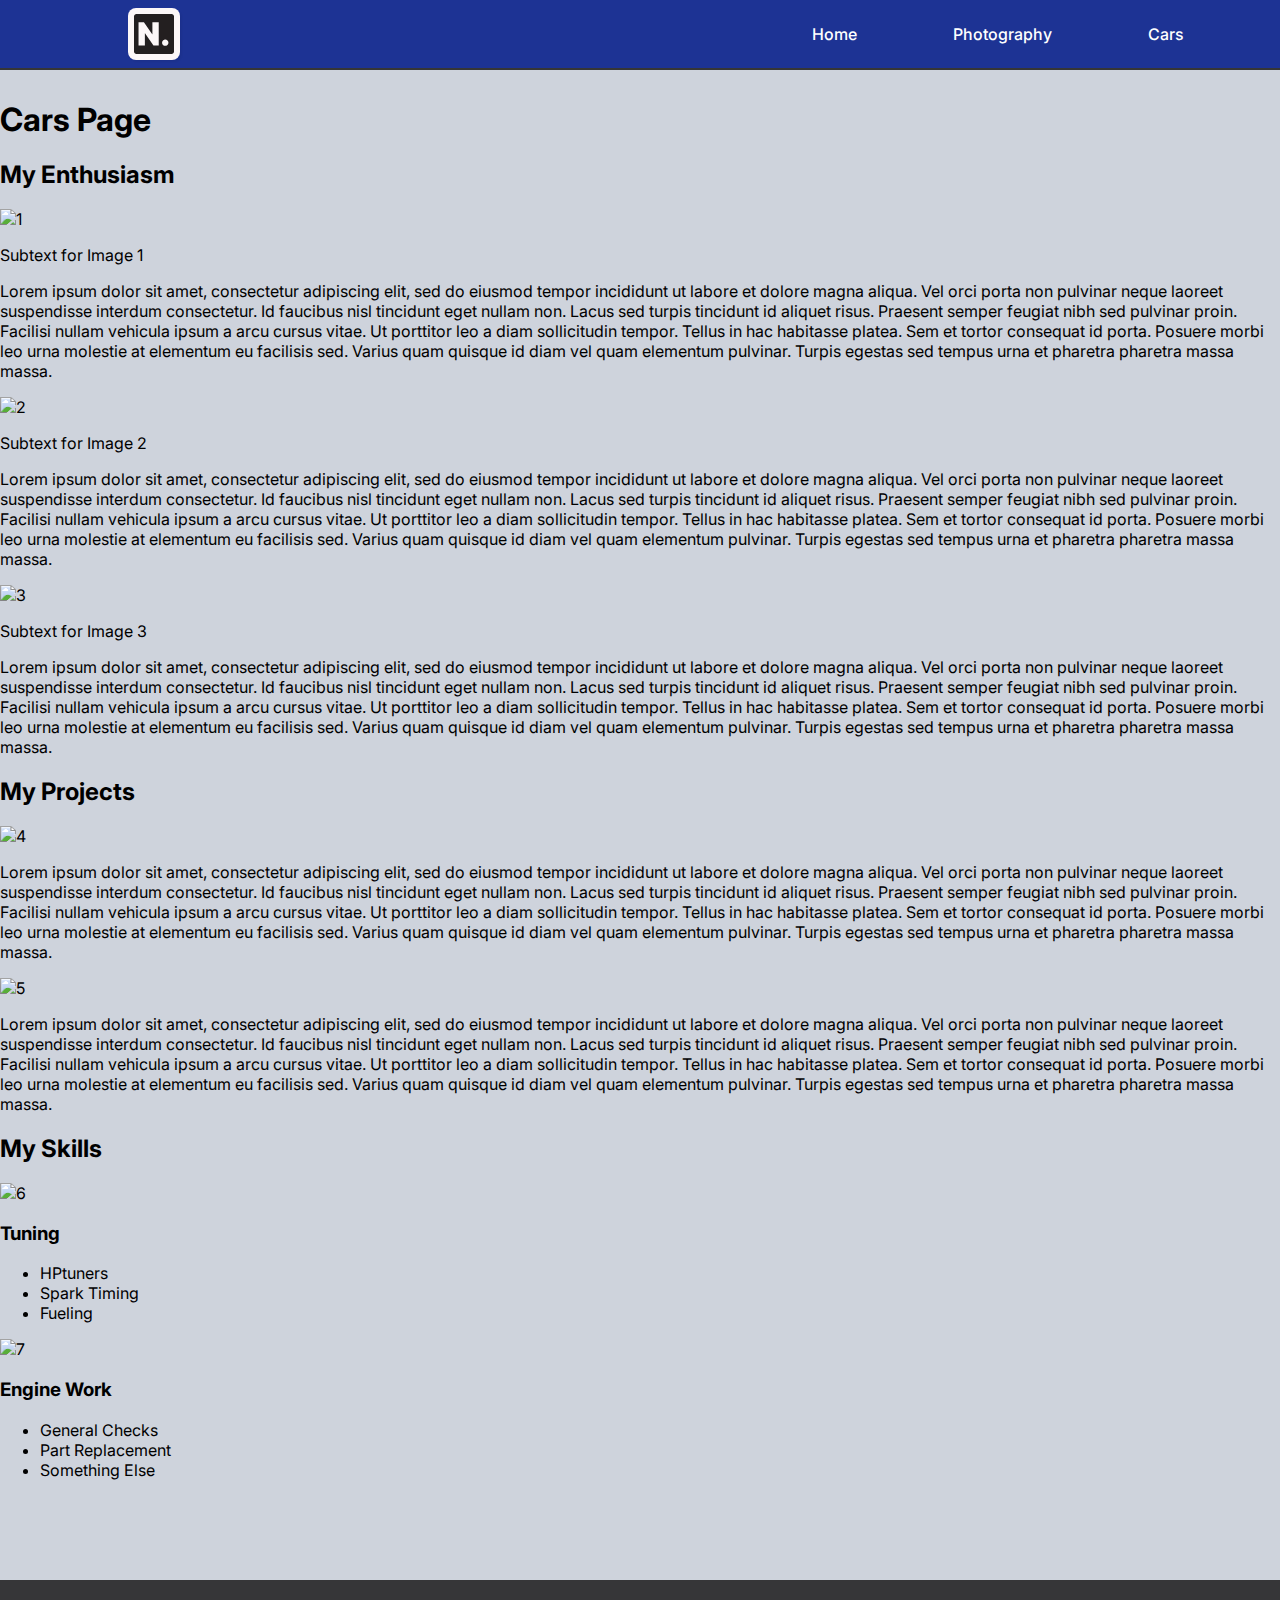
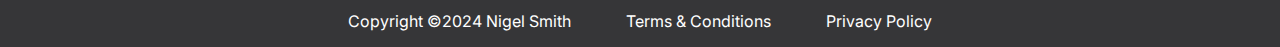
==== cars/index.html @ 9c310909 "photography-update" ====
<html>
    <head>
        <title>Cars | Nigel's Site</title>
        <meta charset="UTF-8">
        <link rel="icon" type="image/x-icon" href="../img/favicon/favicon-32x32.png">
        <meta name="description" content="Nigel's Personal Website">
        <meta name="keywords" content="HTML, CSS, JavaScript">
        <meta name="author" content="Nigel Smith">
        <meta name="viewport" content="width=device-width, initial-scale=1.0">
        <link rel="stylesheet" href="./styles/cars.css">
        <link rel="preconnect" href="https://fonts.googleapis.com">
        <link rel="preconnect" href="https://fonts.gstatic.com" crossorigin>
        <link href="https://fonts.googleapis.com/css2?family=Inter:wght@100..900&display=swap" rel="stylesheet">
    </head>
    </head>
    <body>
        <header>
            <div id="navbar">
                <a href="../">
                    <img src="../img/logo.svg" class="logo" alt="Main Logo">
                </a>
                <nav>
                    <a class="navbar" href="../">Home</a>
                    <a class="middle navbar" href="../photography">Photography</a>
                    <a class="navbar" href="#">Cars</a>
                </nav>
            </div>
        </header>
        <main>
            <h1>Cars Page</h1>
            <div id="first">
                <h2>My Enthusiasm</h2>
                <div id="car-showcase">
                    <div class="vertical">
                        <img src="1" alt="1">
                        <p class="quote">Subtext for Image 1</p>
                        <p>Lorem ipsum dolor sit amet, consectetur adipiscing elit, sed do eiusmod tempor incididunt ut labore et dolore magna aliqua. Vel orci porta non pulvinar neque laoreet suspendisse interdum consectetur. Id faucibus nisl tincidunt eget nullam non. Lacus sed turpis tincidunt id aliquet risus. Praesent semper feugiat nibh sed pulvinar proin. Facilisi nullam vehicula ipsum a arcu cursus vitae. Ut porttitor leo a diam sollicitudin tempor. Tellus in hac habitasse platea. Sem et tortor consequat id porta. Posuere morbi leo urna molestie at elementum eu facilisis sed. Varius quam quisque id diam vel quam elementum pulvinar. Turpis egestas sed tempus urna et pharetra pharetra massa massa.                        </p>
                    </div>
                    <div class="vertical">
                        <img src="2" alt="2">
                        <p class="quote">Subtext for Image 2</p>
                        <p>Lorem ipsum dolor sit amet, consectetur adipiscing elit, sed do eiusmod tempor incididunt ut labore et dolore magna aliqua. Vel orci porta non pulvinar neque laoreet suspendisse interdum consectetur. Id faucibus nisl tincidunt eget nullam non. Lacus sed turpis tincidunt id aliquet risus. Praesent semper feugiat nibh sed pulvinar proin. Facilisi nullam vehicula ipsum a arcu cursus vitae. Ut porttitor leo a diam sollicitudin tempor. Tellus in hac habitasse platea. Sem et tortor consequat id porta. Posuere morbi leo urna molestie at elementum eu facilisis sed. Varius quam quisque id diam vel quam elementum pulvinar. Turpis egestas sed tempus urna et pharetra pharetra massa massa.                        </p>
                    </div>
                    <div class="vertical">
                        <img src="3" alt="3">
                        <p class="quote">Subtext for Image 3</p>
                        <p>Lorem ipsum dolor sit amet, consectetur adipiscing elit, sed do eiusmod tempor incididunt ut labore et dolore magna aliqua. Vel orci porta non pulvinar neque laoreet suspendisse interdum consectetur. Id faucibus nisl tincidunt eget nullam non. Lacus sed turpis tincidunt id aliquet risus. Praesent semper feugiat nibh sed pulvinar proin. Facilisi nullam vehicula ipsum a arcu cursus vitae. Ut porttitor leo a diam sollicitudin tempor. Tellus in hac habitasse platea. Sem et tortor consequat id porta. Posuere morbi leo urna molestie at elementum eu facilisis sed. Varius quam quisque id diam vel quam elementum pulvinar. Turpis egestas sed tempus urna et pharetra pharetra massa massa.                        </p>
                    </div>
                </div>
                <h2>My Projects</h2>
                <div class="horizontal">
                    <img src="4" alt="4">
                    <p>Lorem ipsum dolor sit amet, consectetur adipiscing elit, sed do eiusmod tempor incididunt ut labore et dolore magna aliqua. Vel orci porta non pulvinar neque laoreet suspendisse interdum consectetur. Id faucibus nisl tincidunt eget nullam non. Lacus sed turpis tincidunt id aliquet risus. Praesent semper feugiat nibh sed pulvinar proin. Facilisi nullam vehicula ipsum a arcu cursus vitae. Ut porttitor leo a diam sollicitudin tempor. Tellus in hac habitasse platea. Sem et tortor consequat id porta. Posuere morbi leo urna molestie at elementum eu facilisis sed. Varius quam quisque id diam vel quam elementum pulvinar. Turpis egestas sed tempus urna et pharetra pharetra massa massa.                        </p>
                </div>
                <div class="horizontal">
                    <img src="5" alt="5">
                    <p>Lorem ipsum dolor sit amet, consectetur adipiscing elit, sed do eiusmod tempor incididunt ut labore et dolore magna aliqua. Vel orci porta non pulvinar neque laoreet suspendisse interdum consectetur. Id faucibus nisl tincidunt eget nullam non. Lacus sed turpis tincidunt id aliquet risus. Praesent semper feugiat nibh sed pulvinar proin. Facilisi nullam vehicula ipsum a arcu cursus vitae. Ut porttitor leo a diam sollicitudin tempor. Tellus in hac habitasse platea. Sem et tortor consequat id porta. Posuere morbi leo urna molestie at elementum eu facilisis sed. Varius quam quisque id diam vel quam elementum pulvinar. Turpis egestas sed tempus urna et pharetra pharetra massa massa.                        </p>
                </div>
            </div>
            <div id="skills">
                <h2>My Skills</h2>
                <div class="skills-container">
                    <div class="skills-img">
                        <img src="6" alt="6">
                    </div>
                    <div class="skills-text">
                        <h3>Tuning</h3>
                        <ul>
                            <li>HPtuners</li>
                            <li>Spark Timing</li>
                            <li>Fueling</li>
                        </ul>
                    </div>
                </div>
                <div class="skills-container">
                    <div class="skills-img">
                        <img src="7" alt="7">
                    </div>
                    <div class="skills-text">
                        <h3>Engine Work</h3>
                        <ul>
                            <li>General Checks</li>
                            <li>Part Replacement</li>
                            <li>Something Else</li>
                        </ul>
                    </div>
                </div>
            </div>
        </main>
        <footer>
            <div class="footer-legal">
                <p>Copyright &copy;2024 Nigel Smith</p>
                <p>Terms & Conditions</p>
                <p>Privacy Policy</p>
            </div>
        </footer>
    </body>
</html>
---- cars/styles/cars.css ----
/* 
Colors:
Dark Blue - #1f3044
Lighter Blue - #1d3394
Light Grey - 
White - 

*/

html {
    scroll-behavior: smooth;
}

body {
    margin: 0;
    background-color: #CED3DC;
    font-family: 'Inter', sans-serif;
}

a {
    text-decoration: none;
    color: white;
}

/* Header and Footer */
/* Header & Nav */
header {
    background-color: #1d3394;
    width: 100%;
    top: 0;
    position: fixed;
    z-index: 99;
    border-bottom: 2px solid #363636;
}

#navbar {
    display: flex;
    width: 80%;
    max-width: 1600px;
    margin: auto;
    justify-content: space-between;
    align-items: center;
    font-weight: 500;
}

nav {
width: 30%;
display: flex;
justify-content: center;
}

a.navbar {
    padding: 24px 48px;
}

a.navbar:hover {
    background-color: #1f3044;
}

img.logo {
    width: 100%;
    padding: 6px;
    background-color: #FCF7F8;
    border-radius: 8px;
    box-shadow: 2px 2px 2px #0d0a0b0c;
    transition: 0.2s;
    max-width: 40px;
}

img.logo:hover {
    box-shadow: 2px 2px 2px #0D0A0B;
}

/* Footer */
footer {
    background-color: #363638;
    margin: 0;
    width: 100%;
    padding-top: 15px;
    text-align: center;
    color: white;
}

div.footer-legal {
    display: flex;
    justify-content: space-around;
    align-items: start;
    bottom: 0;
    margin: 20px;
    max-width: 1600px;
    width: 50%;
    margin: auto;
}


/* Main Content */

main {
    width: 100%;
    max-width: 1600px;
    margin: 100px auto;
}
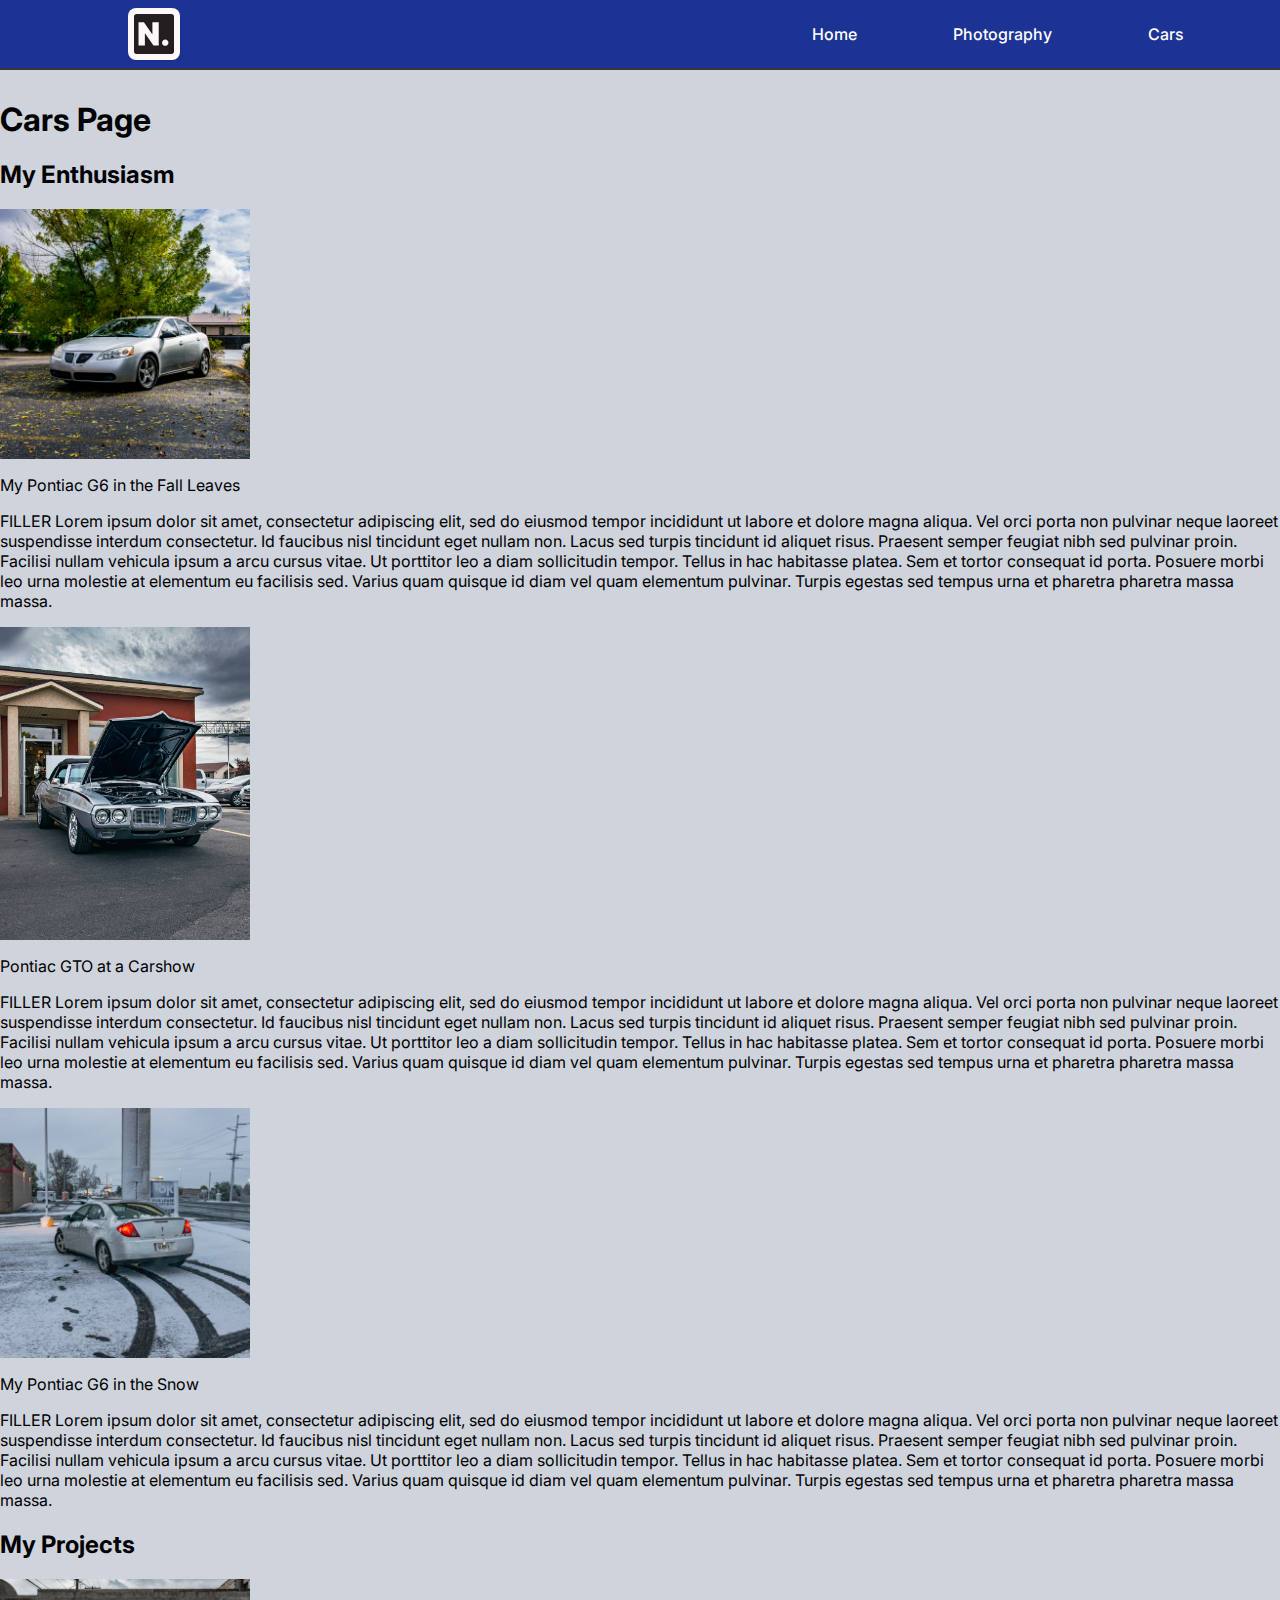
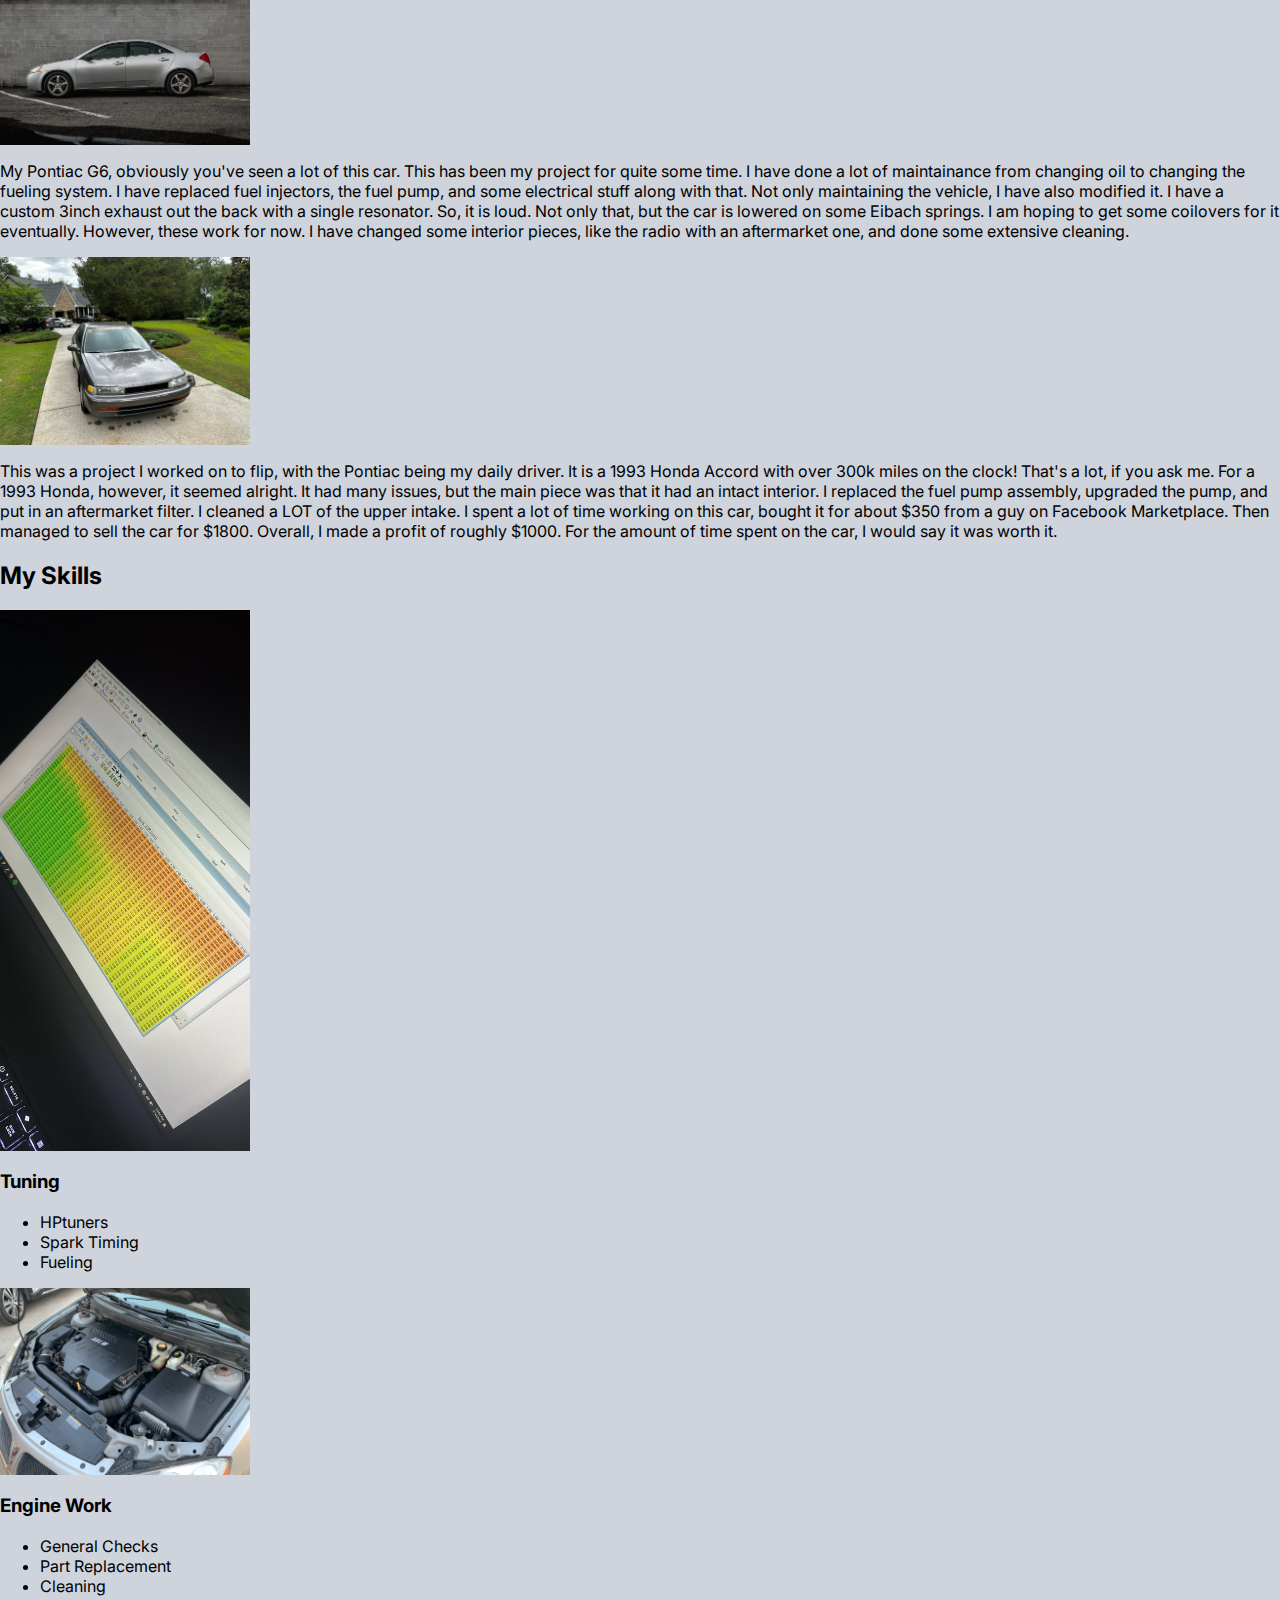
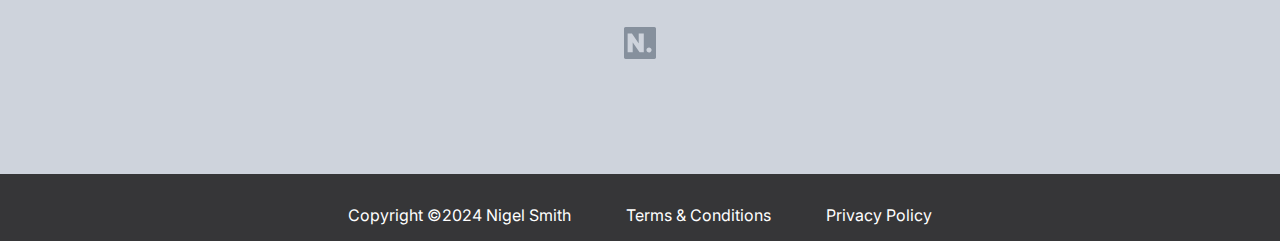
==== commit e1ea1b37: "car-update" ====
--- a/cars/index.html
+++ b/cars/index.html
@@ -32,36 +32,36 @@
                 <h2>My Enthusiasm</h2>
                 <div id="car-showcase">
                     <div class="vertical">
-                        <img src="1" alt="1">
-                        <p class="quote">Subtext for Image 1</p>
-                        <p>Lorem ipsum dolor sit amet, consectetur adipiscing elit, sed do eiusmod tempor incididunt ut labore et dolore magna aliqua. Vel orci porta non pulvinar neque laoreet suspendisse interdum consectetur. Id faucibus nisl tincidunt eget nullam non. Lacus sed turpis tincidunt id aliquet risus. Praesent semper feugiat nibh sed pulvinar proin. Facilisi nullam vehicula ipsum a arcu cursus vitae. Ut porttitor leo a diam sollicitudin tempor. Tellus in hac habitasse platea. Sem et tortor consequat id porta. Posuere morbi leo urna molestie at elementum eu facilisis sed. Varius quam quisque id diam vel quam elementum pulvinar. Turpis egestas sed tempus urna et pharetra pharetra massa massa.                        </p>
+                        <img src="img/g6-leaves.jpg" alt="Pontiac G6 in Leaves">
+                        <p class="quote">My Pontiac G6 in the Fall Leaves</p>
+                        <p>FILLER Lorem ipsum dolor sit amet, consectetur adipiscing elit, sed do eiusmod tempor incididunt ut labore et dolore magna aliqua. Vel orci porta non pulvinar neque laoreet suspendisse interdum consectetur. Id faucibus nisl tincidunt eget nullam non. Lacus sed turpis tincidunt id aliquet risus. Praesent semper feugiat nibh sed pulvinar proin. Facilisi nullam vehicula ipsum a arcu cursus vitae. Ut porttitor leo a diam sollicitudin tempor. Tellus in hac habitasse platea. Sem et tortor consequat id porta. Posuere morbi leo urna molestie at elementum eu facilisis sed. Varius quam quisque id diam vel quam elementum pulvinar. Turpis egestas sed tempus urna et pharetra pharetra massa massa.                        </p>
                     </div>
                     <div class="vertical">
-                        <img src="2" alt="2">
-                        <p class="quote">Subtext for Image 2</p>
-                        <p>Lorem ipsum dolor sit amet, consectetur adipiscing elit, sed do eiusmod tempor incididunt ut labore et dolore magna aliqua. Vel orci porta non pulvinar neque laoreet suspendisse interdum consectetur. Id faucibus nisl tincidunt eget nullam non. Lacus sed turpis tincidunt id aliquet risus. Praesent semper feugiat nibh sed pulvinar proin. Facilisi nullam vehicula ipsum a arcu cursus vitae. Ut porttitor leo a diam sollicitudin tempor. Tellus in hac habitasse platea. Sem et tortor consequat id porta. Posuere morbi leo urna molestie at elementum eu facilisis sed. Varius quam quisque id diam vel quam elementum pulvinar. Turpis egestas sed tempus urna et pharetra pharetra massa massa.                        </p>
+                        <img src="img/oldie-car.jpg" alt="Pontiac GTO at Carshow">
+                        <p class="quote">Pontiac GTO at a Carshow</p>
+                        <p>FILLER Lorem ipsum dolor sit amet, consectetur adipiscing elit, sed do eiusmod tempor incididunt ut labore et dolore magna aliqua. Vel orci porta non pulvinar neque laoreet suspendisse interdum consectetur. Id faucibus nisl tincidunt eget nullam non. Lacus sed turpis tincidunt id aliquet risus. Praesent semper feugiat nibh sed pulvinar proin. Facilisi nullam vehicula ipsum a arcu cursus vitae. Ut porttitor leo a diam sollicitudin tempor. Tellus in hac habitasse platea. Sem et tortor consequat id porta. Posuere morbi leo urna molestie at elementum eu facilisis sed. Varius quam quisque id diam vel quam elementum pulvinar. Turpis egestas sed tempus urna et pharetra pharetra massa massa.                        </p>
                     </div>
                     <div class="vertical">
-                        <img src="3" alt="3">
-                        <p class="quote">Subtext for Image 3</p>
-                        <p>Lorem ipsum dolor sit amet, consectetur adipiscing elit, sed do eiusmod tempor incididunt ut labore et dolore magna aliqua. Vel orci porta non pulvinar neque laoreet suspendisse interdum consectetur. Id faucibus nisl tincidunt eget nullam non. Lacus sed turpis tincidunt id aliquet risus. Praesent semper feugiat nibh sed pulvinar proin. Facilisi nullam vehicula ipsum a arcu cursus vitae. Ut porttitor leo a diam sollicitudin tempor. Tellus in hac habitasse platea. Sem et tortor consequat id porta. Posuere morbi leo urna molestie at elementum eu facilisis sed. Varius quam quisque id diam vel quam elementum pulvinar. Turpis egestas sed tempus urna et pharetra pharetra massa massa.                        </p>
+                        <img src="img/pontiac-snow.jpg" alt="Pontiac G6 in the Snow">
+                        <p class="quote">My Pontiac G6 in the Snow</p>
+                        <p>FILLER Lorem ipsum dolor sit amet, consectetur adipiscing elit, sed do eiusmod tempor incididunt ut labore et dolore magna aliqua. Vel orci porta non pulvinar neque laoreet suspendisse interdum consectetur. Id faucibus nisl tincidunt eget nullam non. Lacus sed turpis tincidunt id aliquet risus. Praesent semper feugiat nibh sed pulvinar proin. Facilisi nullam vehicula ipsum a arcu cursus vitae. Ut porttitor leo a diam sollicitudin tempor. Tellus in hac habitasse platea. Sem et tortor consequat id porta. Posuere morbi leo urna molestie at elementum eu facilisis sed. Varius quam quisque id diam vel quam elementum pulvinar. Turpis egestas sed tempus urna et pharetra pharetra massa massa.                        </p>
                     </div>
                 </div>
                 <h2>My Projects</h2>
                 <div class="horizontal">
-                    <img src="4" alt="4">
-                    <p>Lorem ipsum dolor sit amet, consectetur adipiscing elit, sed do eiusmod tempor incididunt ut labore et dolore magna aliqua. Vel orci porta non pulvinar neque laoreet suspendisse interdum consectetur. Id faucibus nisl tincidunt eget nullam non. Lacus sed turpis tincidunt id aliquet risus. Praesent semper feugiat nibh sed pulvinar proin. Facilisi nullam vehicula ipsum a arcu cursus vitae. Ut porttitor leo a diam sollicitudin tempor. Tellus in hac habitasse platea. Sem et tortor consequat id porta. Posuere morbi leo urna molestie at elementum eu facilisis sed. Varius quam quisque id diam vel quam elementum pulvinar. Turpis egestas sed tempus urna et pharetra pharetra massa massa.                        </p>
+                    <img src="img/pontiac-side.jpg" alt="Side profile of a Pontiac G6">
+                    <p>My Pontiac G6, obviously you've seen a lot of this car. This has been my project for quite some time. I have done a lot of maintainance from changing oil to changing the fueling system. I have replaced fuel injectors, the fuel pump, and some electrical stuff along with that. Not only maintaining the vehicle, I have also modified it. I have a custom 3inch exhaust out the back with a single resonator. So, it is loud. Not only that, but the car is lowered on some Eibach springs. I am hoping to get some coilovers for it eventually. However, these work for now. I have changed some interior pieces, like the radio with an aftermarket one, and done some extensive cleaning.</p>
                 </div>
                 <div class="horizontal">
-                    <img src="5" alt="5">
-                    <p>Lorem ipsum dolor sit amet, consectetur adipiscing elit, sed do eiusmod tempor incididunt ut labore et dolore magna aliqua. Vel orci porta non pulvinar neque laoreet suspendisse interdum consectetur. Id faucibus nisl tincidunt eget nullam non. Lacus sed turpis tincidunt id aliquet risus. Praesent semper feugiat nibh sed pulvinar proin. Facilisi nullam vehicula ipsum a arcu cursus vitae. Ut porttitor leo a diam sollicitudin tempor. Tellus in hac habitasse platea. Sem et tortor consequat id porta. Posuere morbi leo urna molestie at elementum eu facilisis sed. Varius quam quisque id diam vel quam elementum pulvinar. Turpis egestas sed tempus urna et pharetra pharetra massa massa.                        </p>
+                    <img src="img/honda.JPEG" alt="Honda Accord infront of a House">
+                    <p>This was a project I worked on to flip, with the Pontiac being my daily driver. It is a 1993 Honda Accord with over 300k miles on the clock! That's a lot, if you ask me. For a 1993 Honda, however, it seemed alright. It had many issues, but the main piece was that it had an intact interior. I replaced the fuel pump assembly, upgraded the pump, and put in an aftermarket filter. I cleaned a LOT of the upper intake. I spent a lot of time working on this car, bought it for about $350 from a guy on Facebook Marketplace. Then managed to sell the car for $1800. Overall, I made a profit of roughly $1000. For the amount of time spent on the car, I would say it was worth it.</p>
                 </div>
             </div>
             <div id="skills">
                 <h2>My Skills</h2>
                 <div class="skills-container">
                     <div class="skills-img">
-                        <img src="6" alt="6">
+                        <img src="img/tuning.jpg" alt="A Laptop with Tuning Software on It">
                     </div>
                     <div class="skills-text">
                         <h3>Tuning</h3>
@@ -74,17 +74,35 @@
                 </div>
                 <div class="skills-container">
                     <div class="skills-img">
-                        <img src="7" alt="7">
+                        <img src="img/engine.jpeg" alt="Engine Bay of a Pontiac">
                     </div>
                     <div class="skills-text">
                         <h3>Engine Work</h3>
                         <ul>
                             <li>General Checks</li>
                             <li>Part Replacement</li>
-                            <li>Something Else</li>
+                            <li>Cleaning</li>
                         </ul>
                     </div>
                 </div>
+            </div>
+            <div id="bottom">
+                <?xml version="1.0" encoding="UTF-8"?>
+                <svg id="Layer_2" data-name="Layer 2" xmlns="http://www.w3.org/2000/svg" viewBox="0 0 390.14 390.14">
+                  <defs>
+                    <style>
+                      .cls-1 {
+                        fill: #1f304469;
+                        stroke-width: 0px;
+                        transition: 0.5s;
+                      }
+                      .cls-1:hover {
+                        fill: #1f3044;
+                      }
+                    </style>
+                  </defs>
+                  <path class="cls-1" d="M370.3,0H19.84C8.88,0,0,8.88,0,19.84v350.46c0,10.96,8.88,19.84,19.84,19.84h350.46c10.96,0,19.84-8.88,19.84-19.84V19.84c0-10.96-8.88-19.84-19.84-19.84ZM241.24,307.13h-51.58l-82.27-119.62h-1.33v119.62h-61.81V79.45h52.47l80.93,119.17h1.78v-119.17h61.81v227.67ZM331.46,295.29c-2.93,4.71-6.73,8.45-11.4,11.23-4.67,2.78-9.75,4.17-15.23,4.17-8.6,0-15.95-3.02-22.07-9.06-6.11-6.04-9.14-13.4-9.06-22.07-.08-8.45,2.95-15.68,9.06-21.68,6.11-6,13.47-9,22.07-9,8.15,0,15.36,3,21.62,9,6.26,6,9.43,13.23,9.5,21.68-.08,5.78-1.58,11.02-4.5,15.73Z"/>
+                </svg>
             </div>
         </main>
         <footer>
--- a/cars/styles/cars.css
+++ b/cars/styles/cars.css
@@ -101,3 +101,20 @@
     margin: 100px auto;
 }
 
+/* Temp */
+
+img {
+    max-width: 250px;
+}
+
+#bottom {
+    width: 100%;
+    display: flex;
+    justify-content: center;
+
+}
+
+#bottom svg {
+    width: 2em;
+    margin: 15px;
+}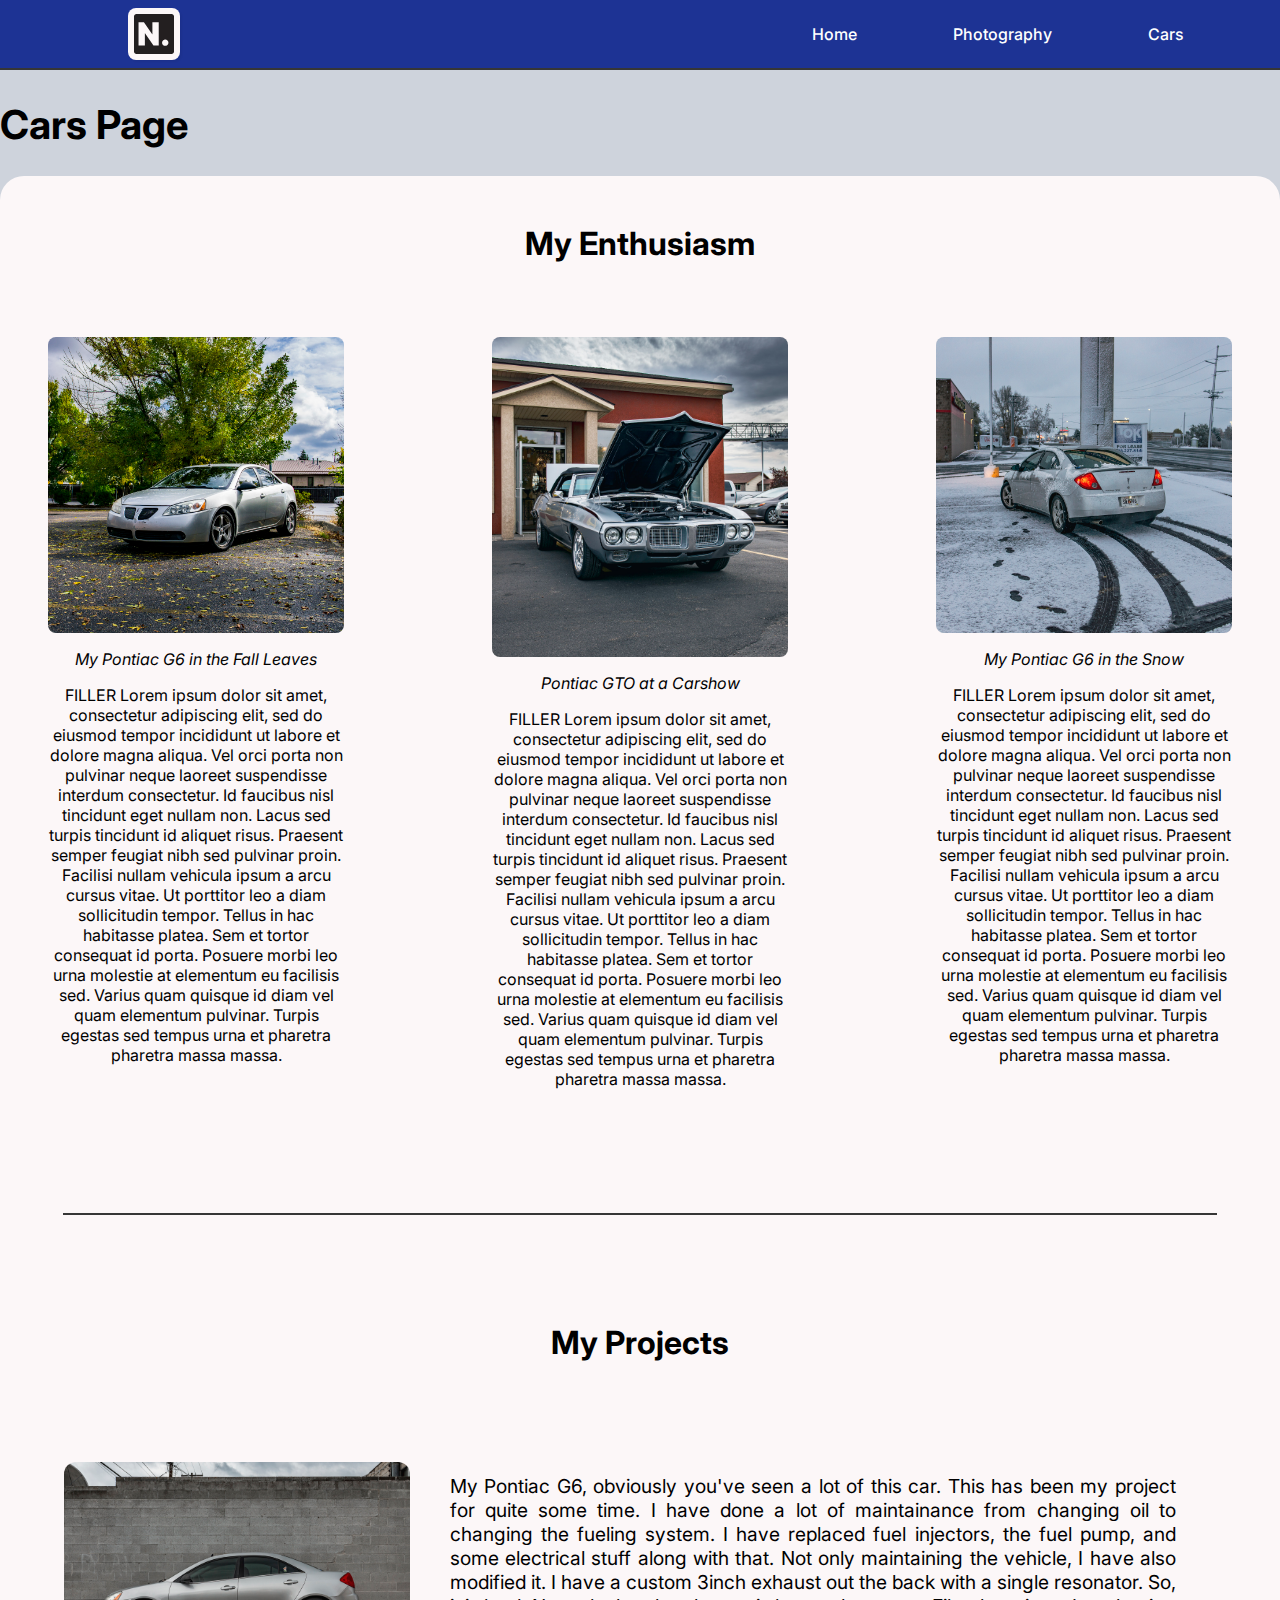
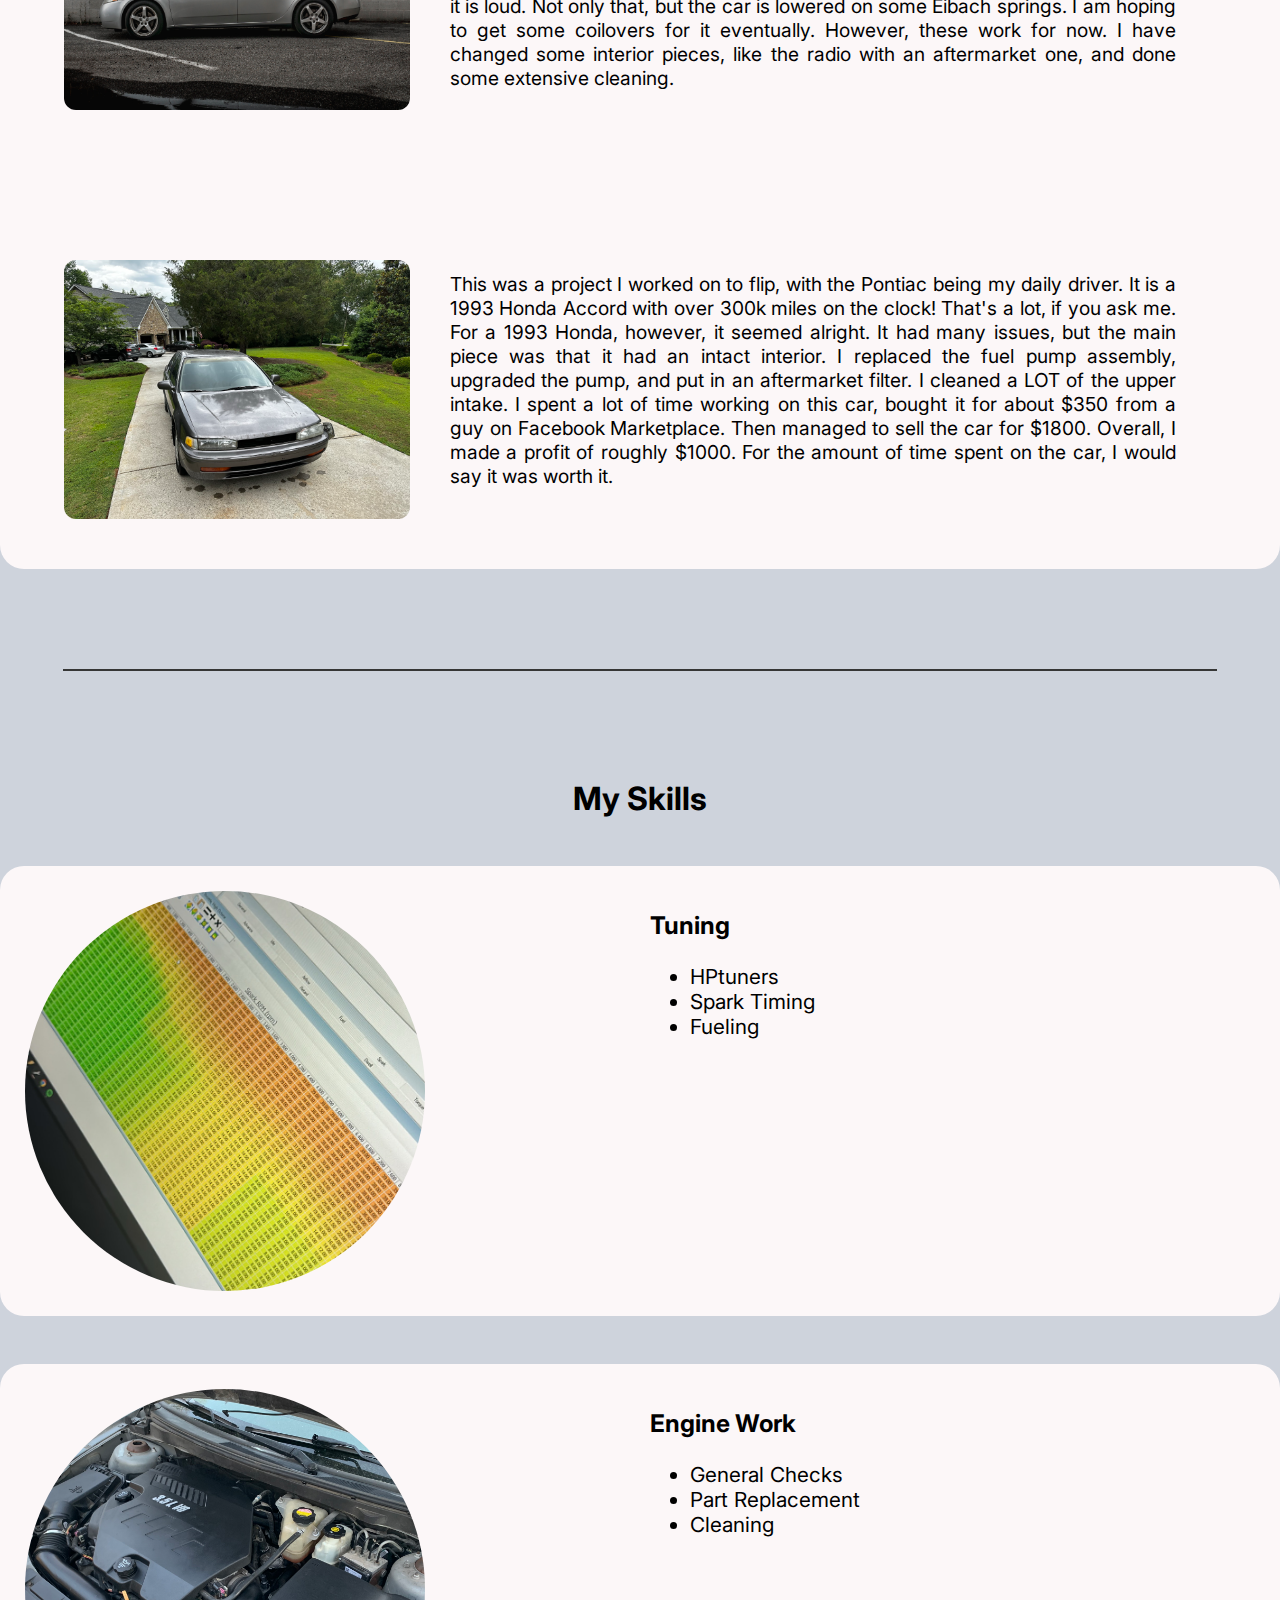
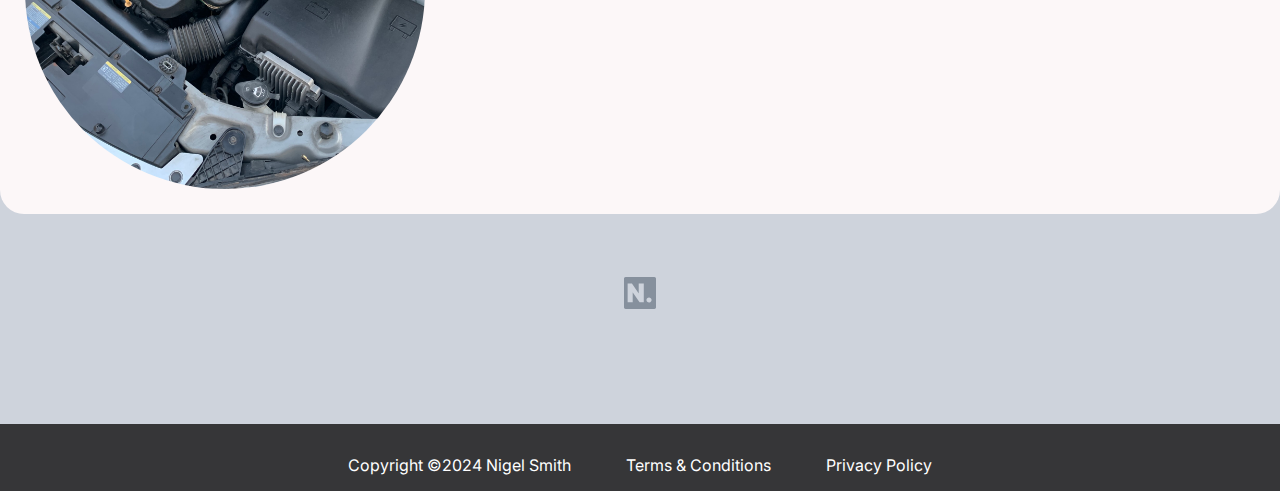
==== commit f98e00dc: "final-fix hopefully" ====
--- a/cars/index.html
+++ b/cars/index.html
@@ -47,6 +47,7 @@
                         <p>FILLER Lorem ipsum dolor sit amet, consectetur adipiscing elit, sed do eiusmod tempor incididunt ut labore et dolore magna aliqua. Vel orci porta non pulvinar neque laoreet suspendisse interdum consectetur. Id faucibus nisl tincidunt eget nullam non. Lacus sed turpis tincidunt id aliquet risus. Praesent semper feugiat nibh sed pulvinar proin. Facilisi nullam vehicula ipsum a arcu cursus vitae. Ut porttitor leo a diam sollicitudin tempor. Tellus in hac habitasse platea. Sem et tortor consequat id porta. Posuere morbi leo urna molestie at elementum eu facilisis sed. Varius quam quisque id diam vel quam elementum pulvinar. Turpis egestas sed tempus urna et pharetra pharetra massa massa.                        </p>
                     </div>
                 </div>
+                <hr>
                 <h2>My Projects</h2>
                 <div class="horizontal">
                     <img src="img/pontiac-side.jpg" alt="Side profile of a Pontiac G6">
@@ -57,11 +58,12 @@
                     <p>This was a project I worked on to flip, with the Pontiac being my daily driver. It is a 1993 Honda Accord with over 300k miles on the clock! That's a lot, if you ask me. For a 1993 Honda, however, it seemed alright. It had many issues, but the main piece was that it had an intact interior. I replaced the fuel pump assembly, upgraded the pump, and put in an aftermarket filter. I cleaned a LOT of the upper intake. I spent a lot of time working on this car, bought it for about $350 from a guy on Facebook Marketplace. Then managed to sell the car for $1800. Overall, I made a profit of roughly $1000. For the amount of time spent on the car, I would say it was worth it.</p>
                 </div>
             </div>
+            <hr>
             <div id="skills">
                 <h2>My Skills</h2>
                 <div class="skills-container">
-                    <div class="skills-img">
-                        <img src="img/tuning.jpg" alt="A Laptop with Tuning Software on It">
+                    <div>
+                        <img src="img/tuning.jpg" class="skills-img" alt="A Laptop with Tuning Software on It">
                     </div>
                     <div class="skills-text">
                         <h3>Tuning</h3>
@@ -73,8 +75,8 @@
                     </div>
                 </div>
                 <div class="skills-container">
-                    <div class="skills-img">
-                        <img src="img/engine.jpeg" alt="Engine Bay of a Pontiac">
+                    <div>
+                        <img src="img/engine.jpeg" class="skills-img" alt="Engine Bay of a Pontiac">
                     </div>
                     <div class="skills-text">
                         <h3>Engine Work</h3>
--- a/cars/styles/cars.css
+++ b/cars/styles/cars.css
@@ -93,7 +93,7 @@
 }
 
 
-/* Main Content */
+/* Main Content and Global*/
 
 main {
     width: 100%;
@@ -101,11 +101,107 @@
     margin: 100px auto;
 }
 
+.quote {
+    font-style: italic;
+}
+
+hr {
+    border: 1px solid #363636;
+    margin: 60px auto;
+    width: 90%;
+}
+
+h2 {
+    font-size: 2em;
+    padding-top: 48px;
+}
+
+h1 {
+    font-size: 2.5em;
+}
+
+/* First Part */
+
+#first {
+    text-align: center;
+    background-color: #FCF7F8;
+    border-radius: 24px;
+    width: 100%;
+    margin: auto;
+}
+
+#car-showcase {
+    display: flex;
+    justify-content: space-between;
+    padding: 48px;
+}
+
+.vertical {
+    width: 25%;
+}
+
+.vertical img {
+    width: 100%;
+    max-width: 320px;
+    max-height: 320px;
+    object-fit: cover;
+    border-radius: 8px;
+}
+
+/* Horizontal Projects */
+
+
+
+.horizontal {
+    display: flex;
+    margin: 100px auto;
+    width: 90%;
+    padding-bottom: 50px;
+
+}
+
+.horizontal p {
+    padding: 0 40px;
+    text-align: justify;
+    margin-top: 12px;
+    font-size: 1.2em;
+}
+
+.horizontal img {
+    max-width: 30%;
+    border-radius: 12px;
+}
+
+/* Skills */
+
+#skills h2 {
+    text-align: center;
+}
+
+.skills-container {
+    background-color: #FCF7F8;
+    border-radius: 24px;
+    width: 100%;
+    margin: 48px 0;
+    display: flex;
+    justify-content: left;
+}
+
+.skills-img {
+    width: 400px;
+    height: 400px;
+    padding: 25px;
+    object-fit: cover;
+    border-radius: 50%;
+}
+
+.skills-text {
+    padding: 20px 200px;
+    font-size: 1.3em;
+}
+
+
 /* Temp */
-
-img {
-    max-width: 250px;
-}
 
 #bottom {
     width: 100%;
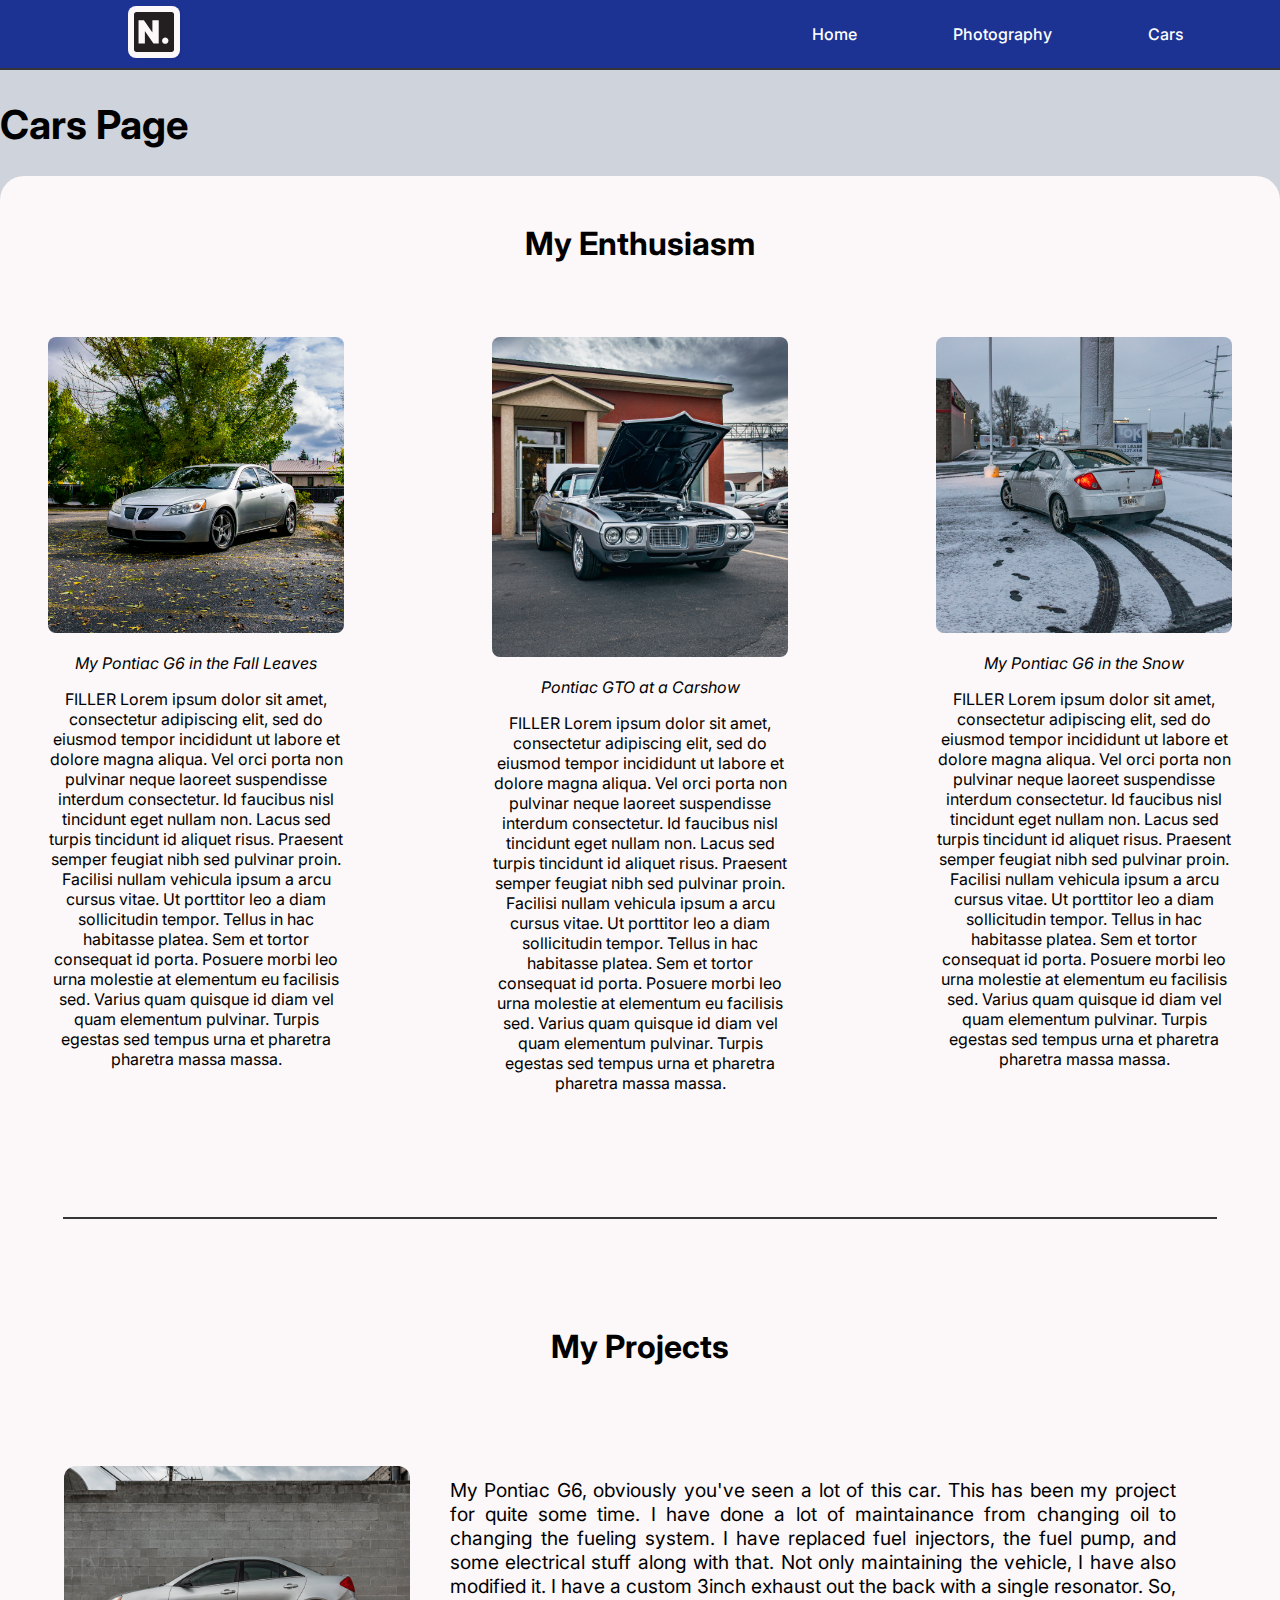
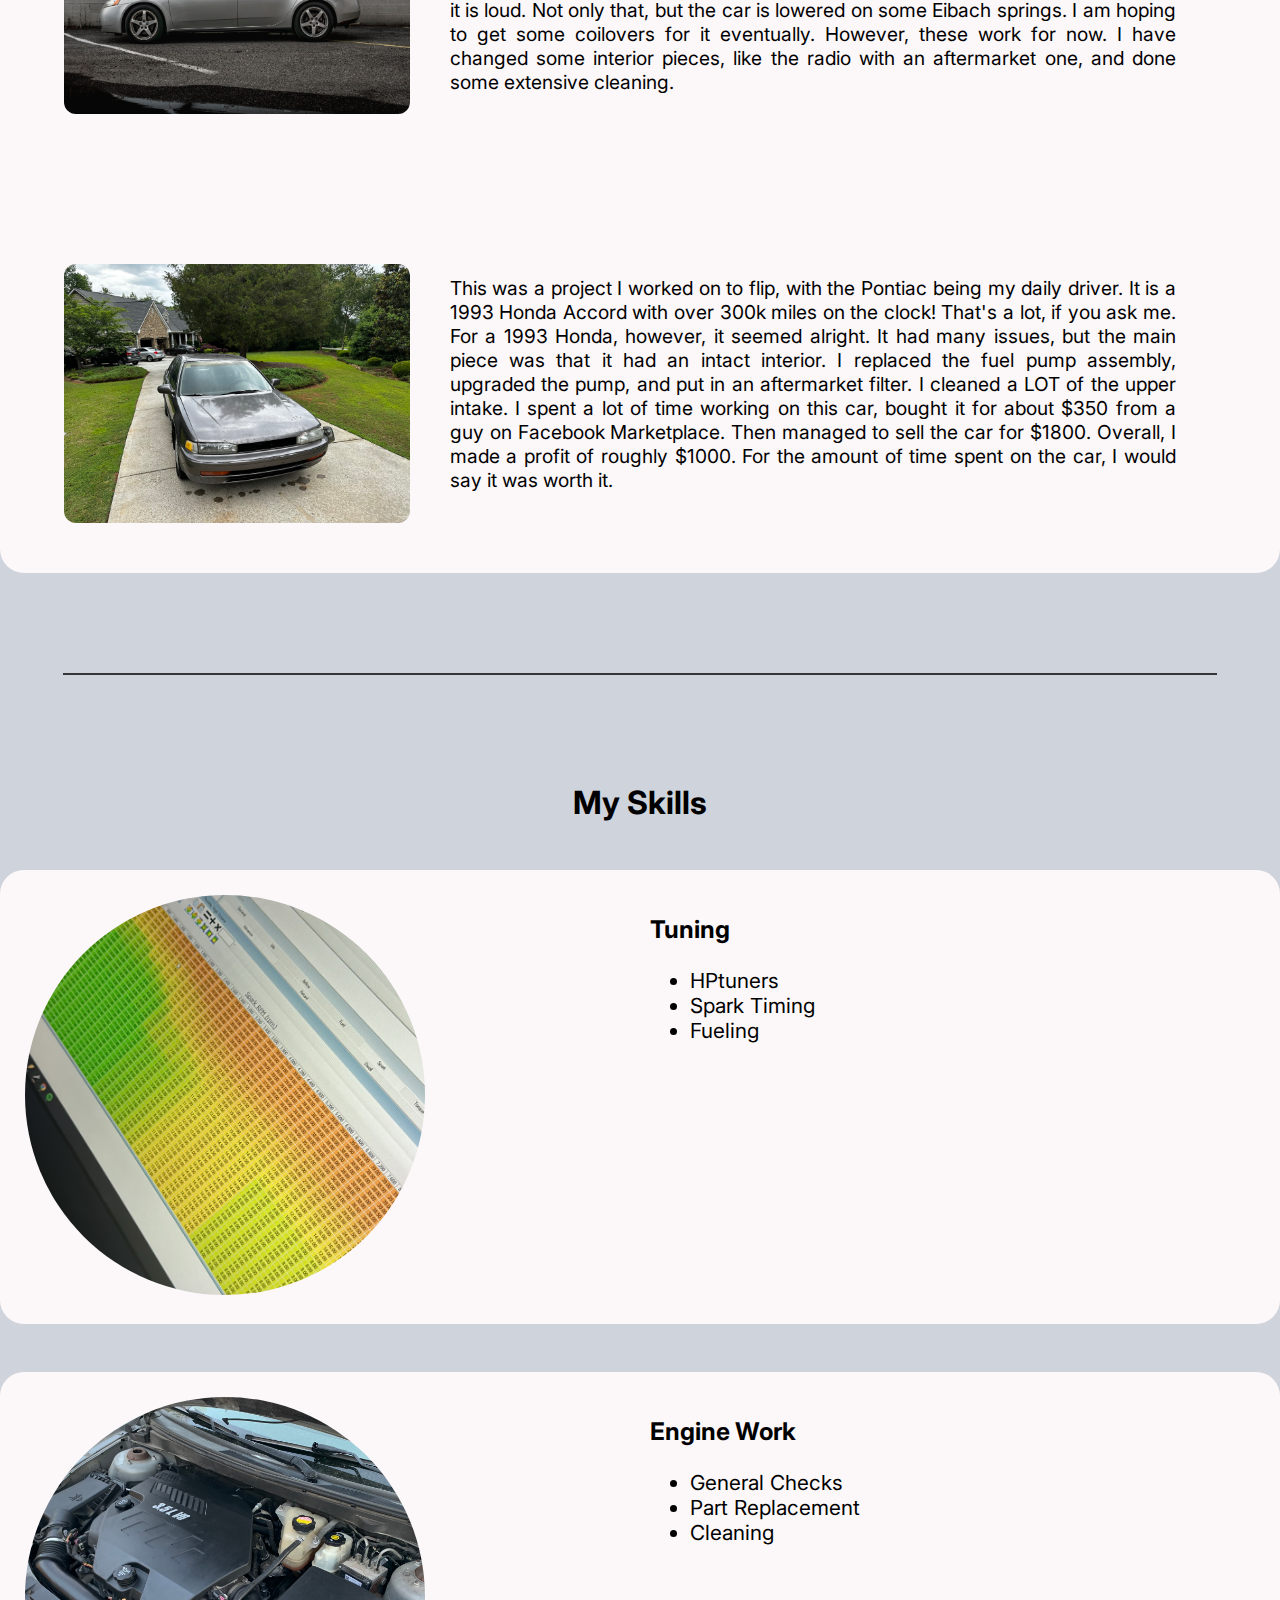
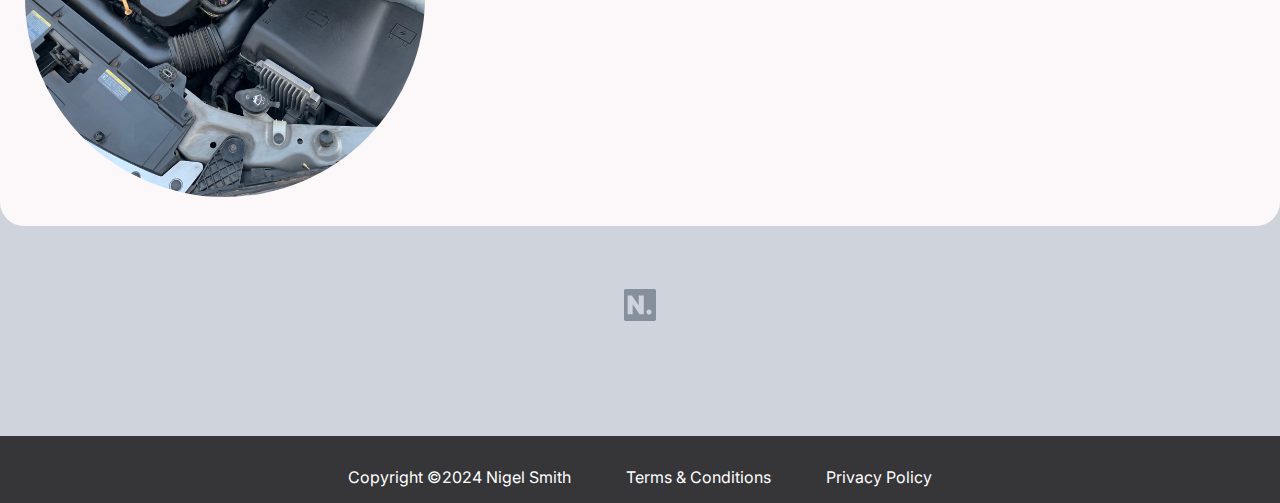
==== commit f7f451ac: "fixed" ====
--- a/cars/index.html
+++ b/cars/index.html
@@ -1,3 +1,4 @@
+<!DOCTYPE html>
 <html>
     <head>
         <title>Cars | Nigel's Site</title>
@@ -11,7 +12,6 @@
         <link rel="preconnect" href="https://fonts.googleapis.com">
         <link rel="preconnect" href="https://fonts.gstatic.com" crossorigin>
         <link href="https://fonts.googleapis.com/css2?family=Inter:wght@100..900&display=swap" rel="stylesheet">
-    </head>
     </head>
     <body>
         <header>
@@ -89,7 +89,6 @@
                 </div>
             </div>
             <div id="bottom">
-                <?xml version="1.0" encoding="UTF-8"?>
                 <svg id="Layer_2" data-name="Layer 2" xmlns="http://www.w3.org/2000/svg" viewBox="0 0 390.14 390.14">
                   <defs>
                     <style>
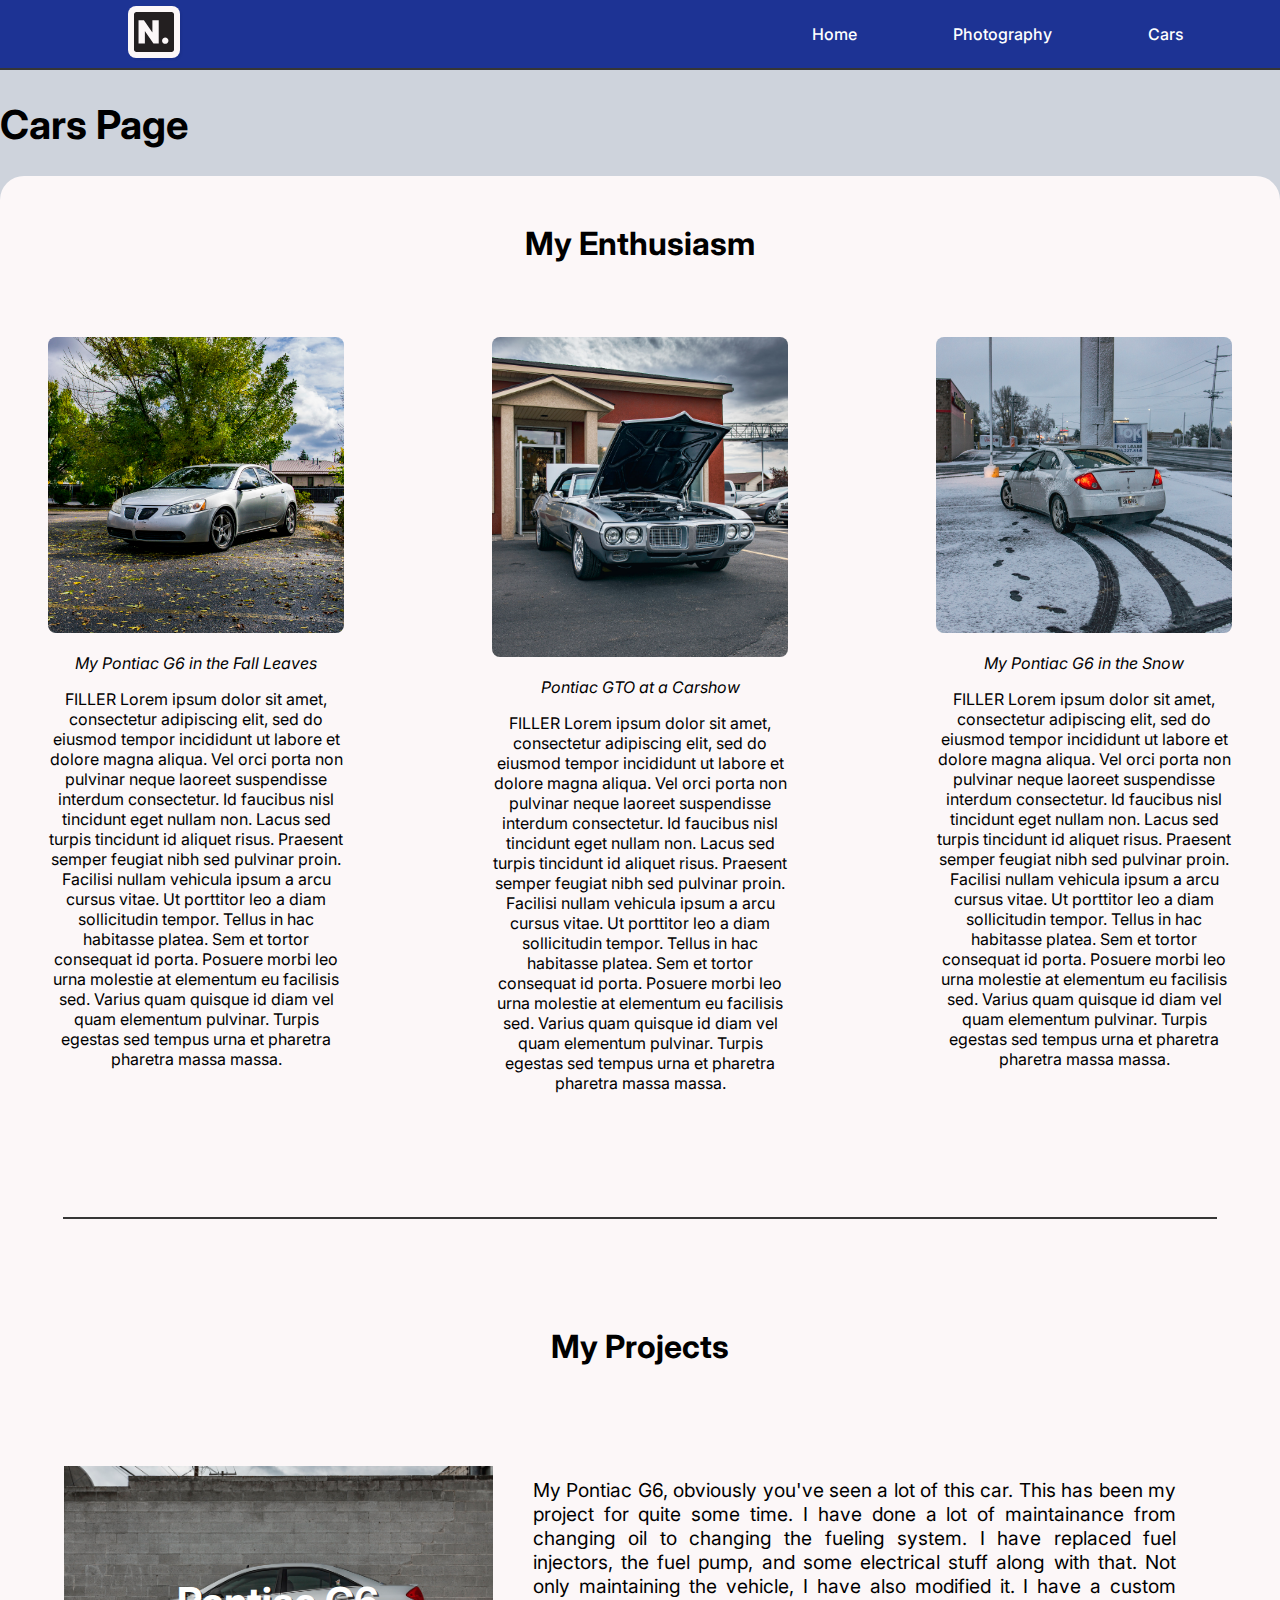
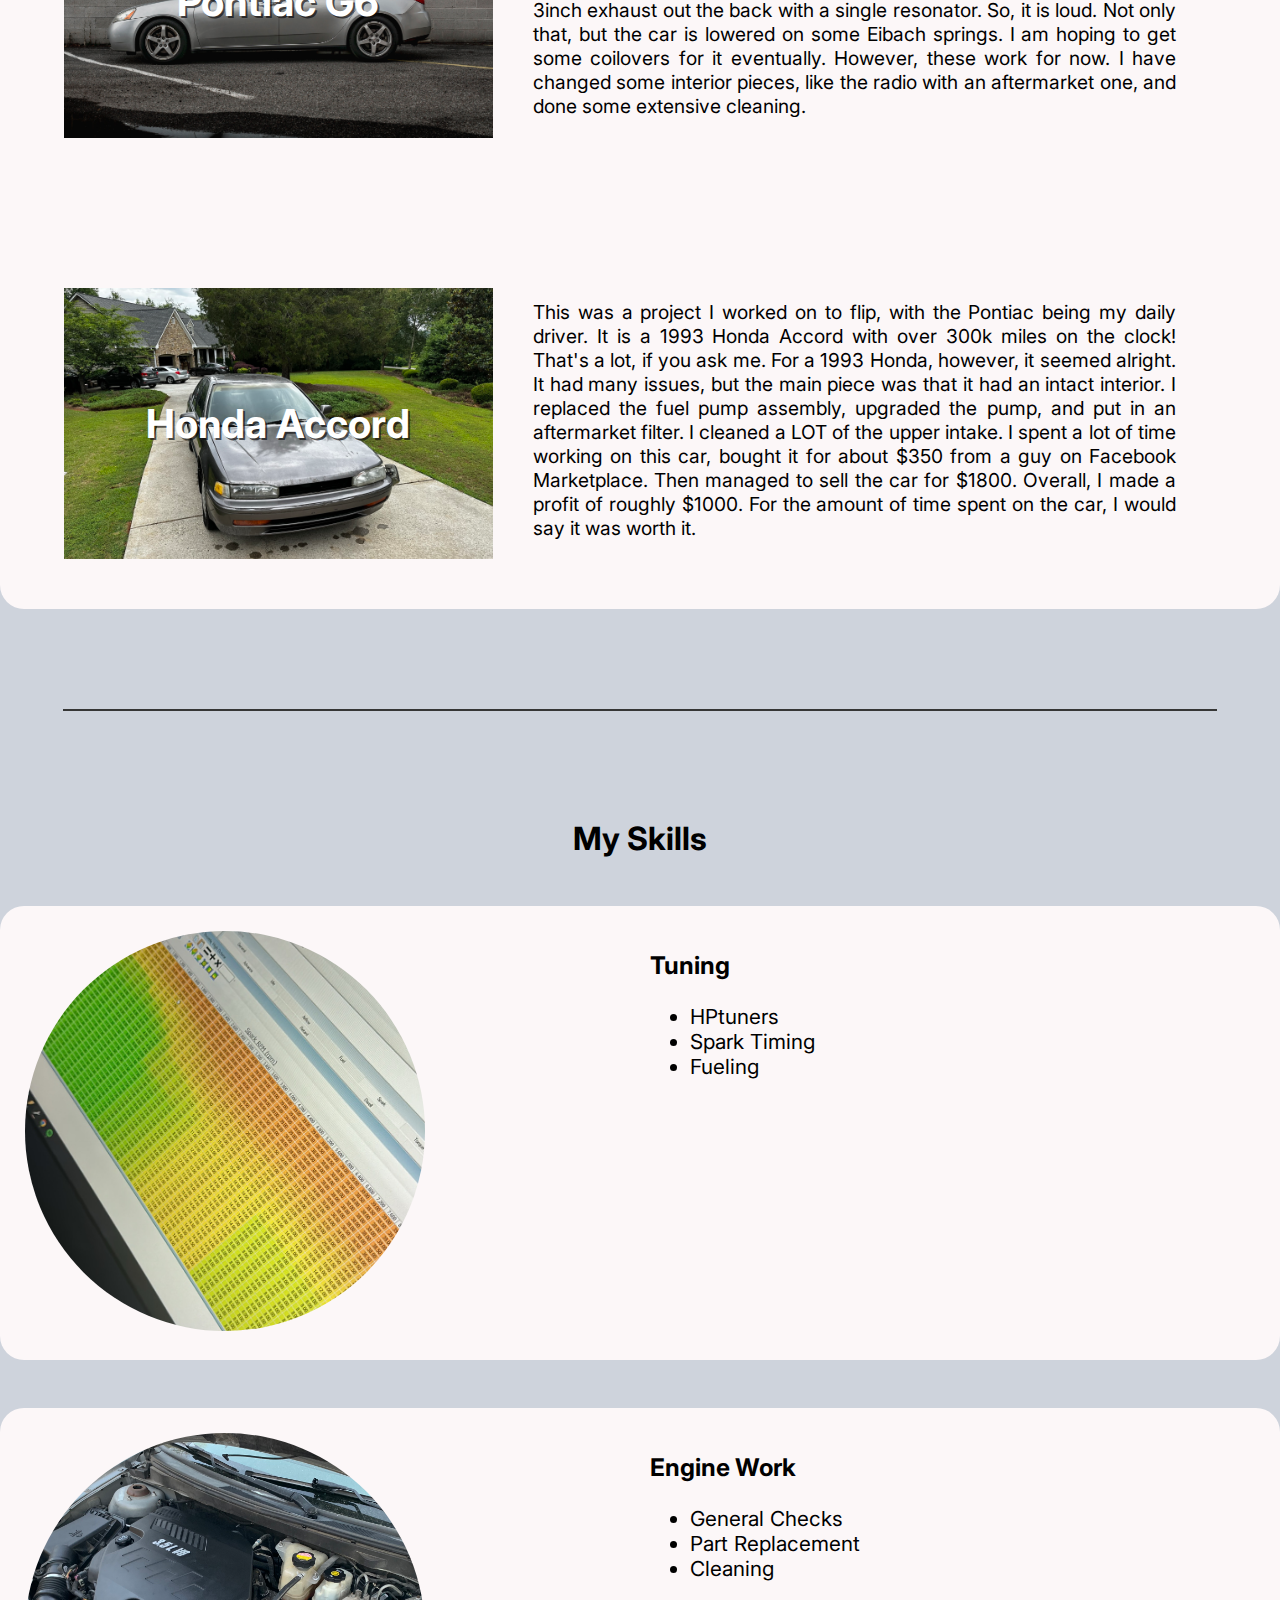
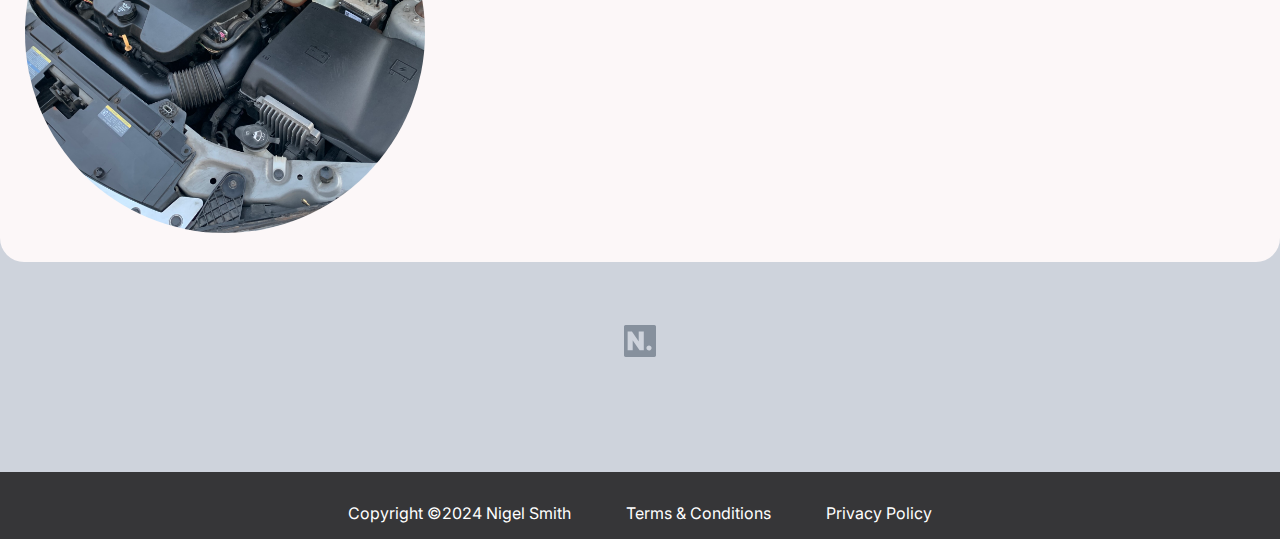
==== commit d34fa165: "changebig" ====
--- a/cars/index.html
+++ b/cars/index.html
@@ -50,11 +50,16 @@
                 <hr>
                 <h2>My Projects</h2>
                 <div class="horizontal">
-                    <img src="img/pontiac-side.jpg" alt="Side profile of a Pontiac G6">
+                    <div class="slideshow one">
+                        <h1>Pontiac G6</h1>
+                    </div>
+
                     <p>My Pontiac G6, obviously you've seen a lot of this car. This has been my project for quite some time. I have done a lot of maintainance from changing oil to changing the fueling system. I have replaced fuel injectors, the fuel pump, and some electrical stuff along with that. Not only maintaining the vehicle, I have also modified it. I have a custom 3inch exhaust out the back with a single resonator. So, it is loud. Not only that, but the car is lowered on some Eibach springs. I am hoping to get some coilovers for it eventually. However, these work for now. I have changed some interior pieces, like the radio with an aftermarket one, and done some extensive cleaning.</p>
                 </div>
                 <div class="horizontal">
-                    <img src="img/honda.JPEG" alt="Honda Accord infront of a House">
+                    <div class="slideshow two">
+                        <h1>Honda Accord</h1>
+                    </div>
                     <p>This was a project I worked on to flip, with the Pontiac being my daily driver. It is a 1993 Honda Accord with over 300k miles on the clock! That's a lot, if you ask me. For a 1993 Honda, however, it seemed alright. It had many issues, but the main piece was that it had an intact interior. I replaced the fuel pump assembly, upgraded the pump, and put in an aftermarket filter. I cleaned a LOT of the upper intake. I spent a lot of time working on this car, bought it for about $350 from a guy on Facebook Marketplace. Then managed to sell the car for $1800. Overall, I made a profit of roughly $1000. For the amount of time spent on the car, I would say it was worth it.</p>
                 </div>
             </div>
--- a/cars/styles/cars.css
+++ b/cars/styles/cars.css
@@ -165,12 +165,41 @@
     text-align: justify;
     margin-top: 12px;
     font-size: 1.2em;
-}
-
-.horizontal img {
-    max-width: 30%;
+    width: 60%;
+}
+
+div.slideshow {
+    width: 40%;
+    display: flex;
+    align-items: center;
+    justify-content: center;
+    background-position: center;
+    background-size: cover;
+    color: white;
+    text-shadow: #0D0A0BAA 2px 2px;
+    transition: 0.3s;
+}
+
+.one {
+    background-image: url(../img/pontiac-side.jpg);
+}
+
+.one:hover {
+    background-image: url(../img/DSC01032.jpg);
+}
+
+.two {
+    background-image: url(../img/honda.JPEG);
+}
+
+.two:hover {
+    background-image: url(../img/honda2.jpg);
+}
+
+/* .slideshow img {
+    width: 100%;
     border-radius: 12px;
-}
+} */
 
 /* Skills */
 
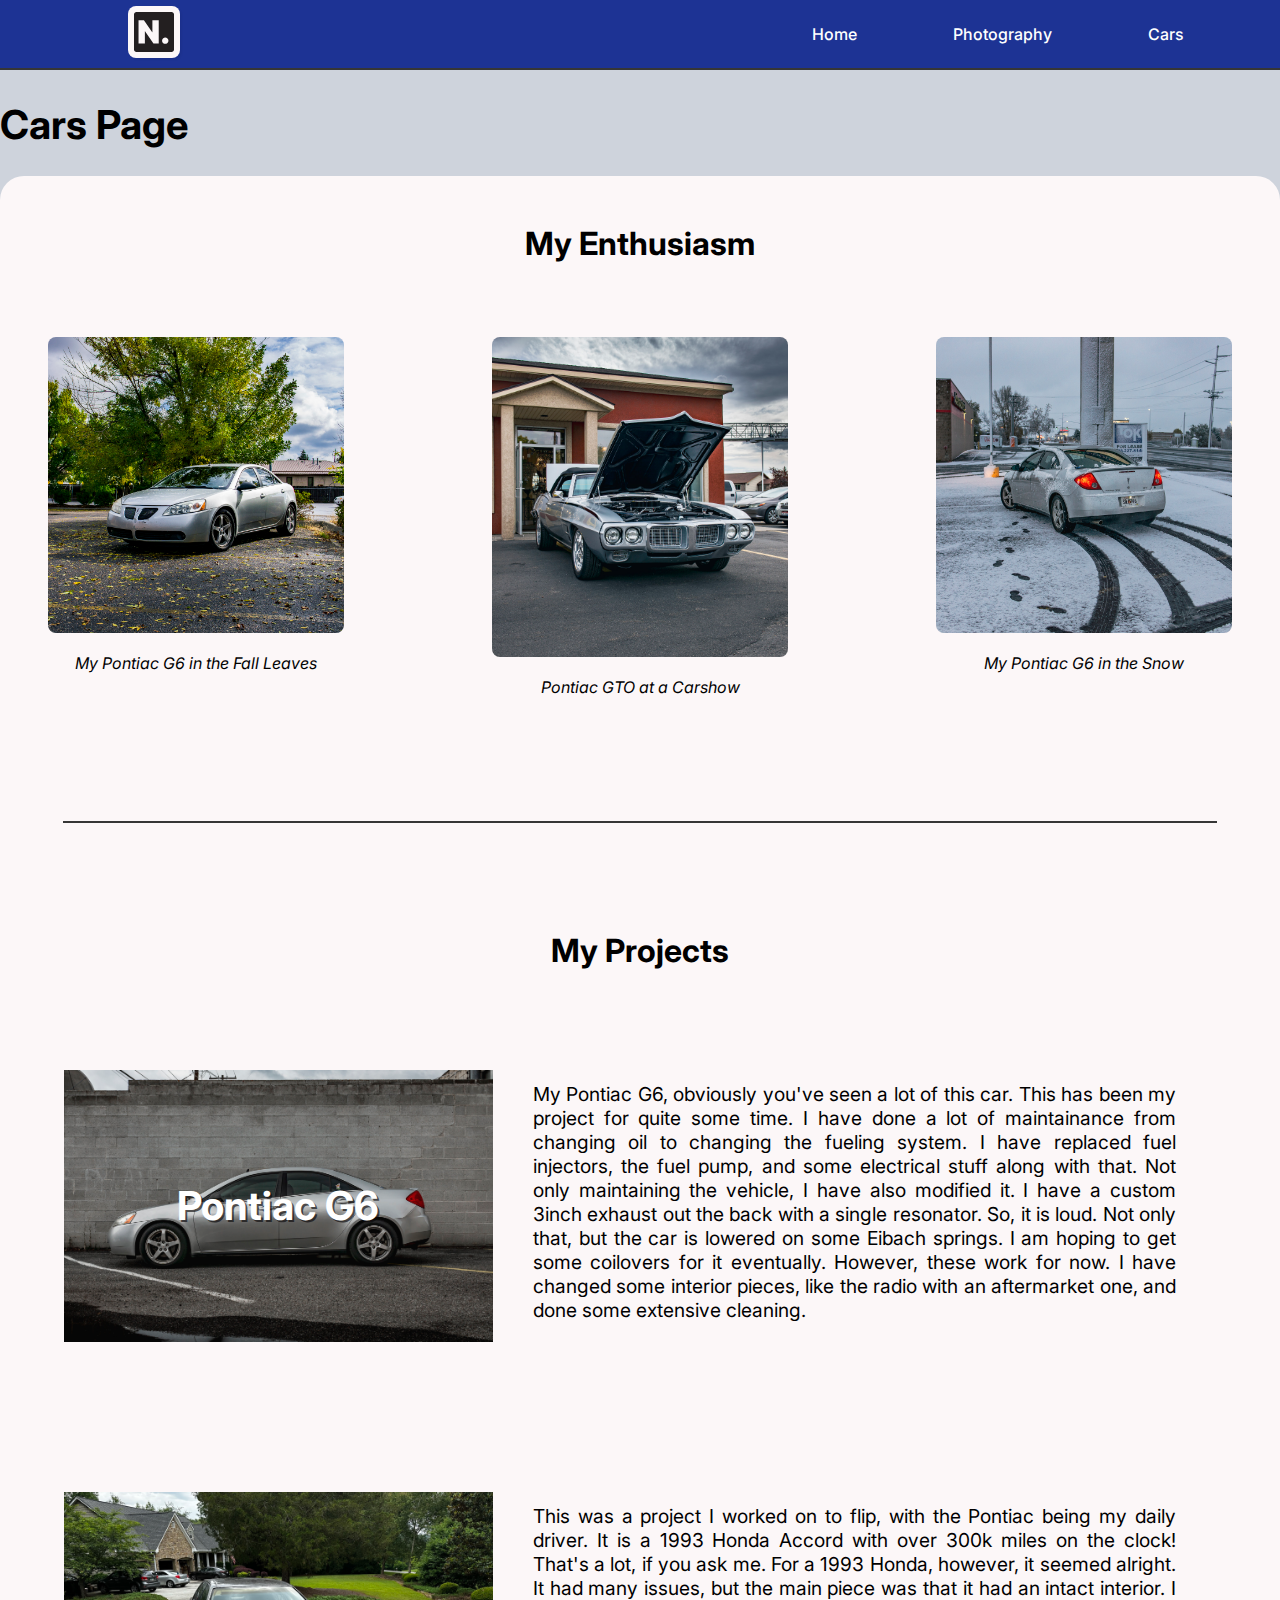
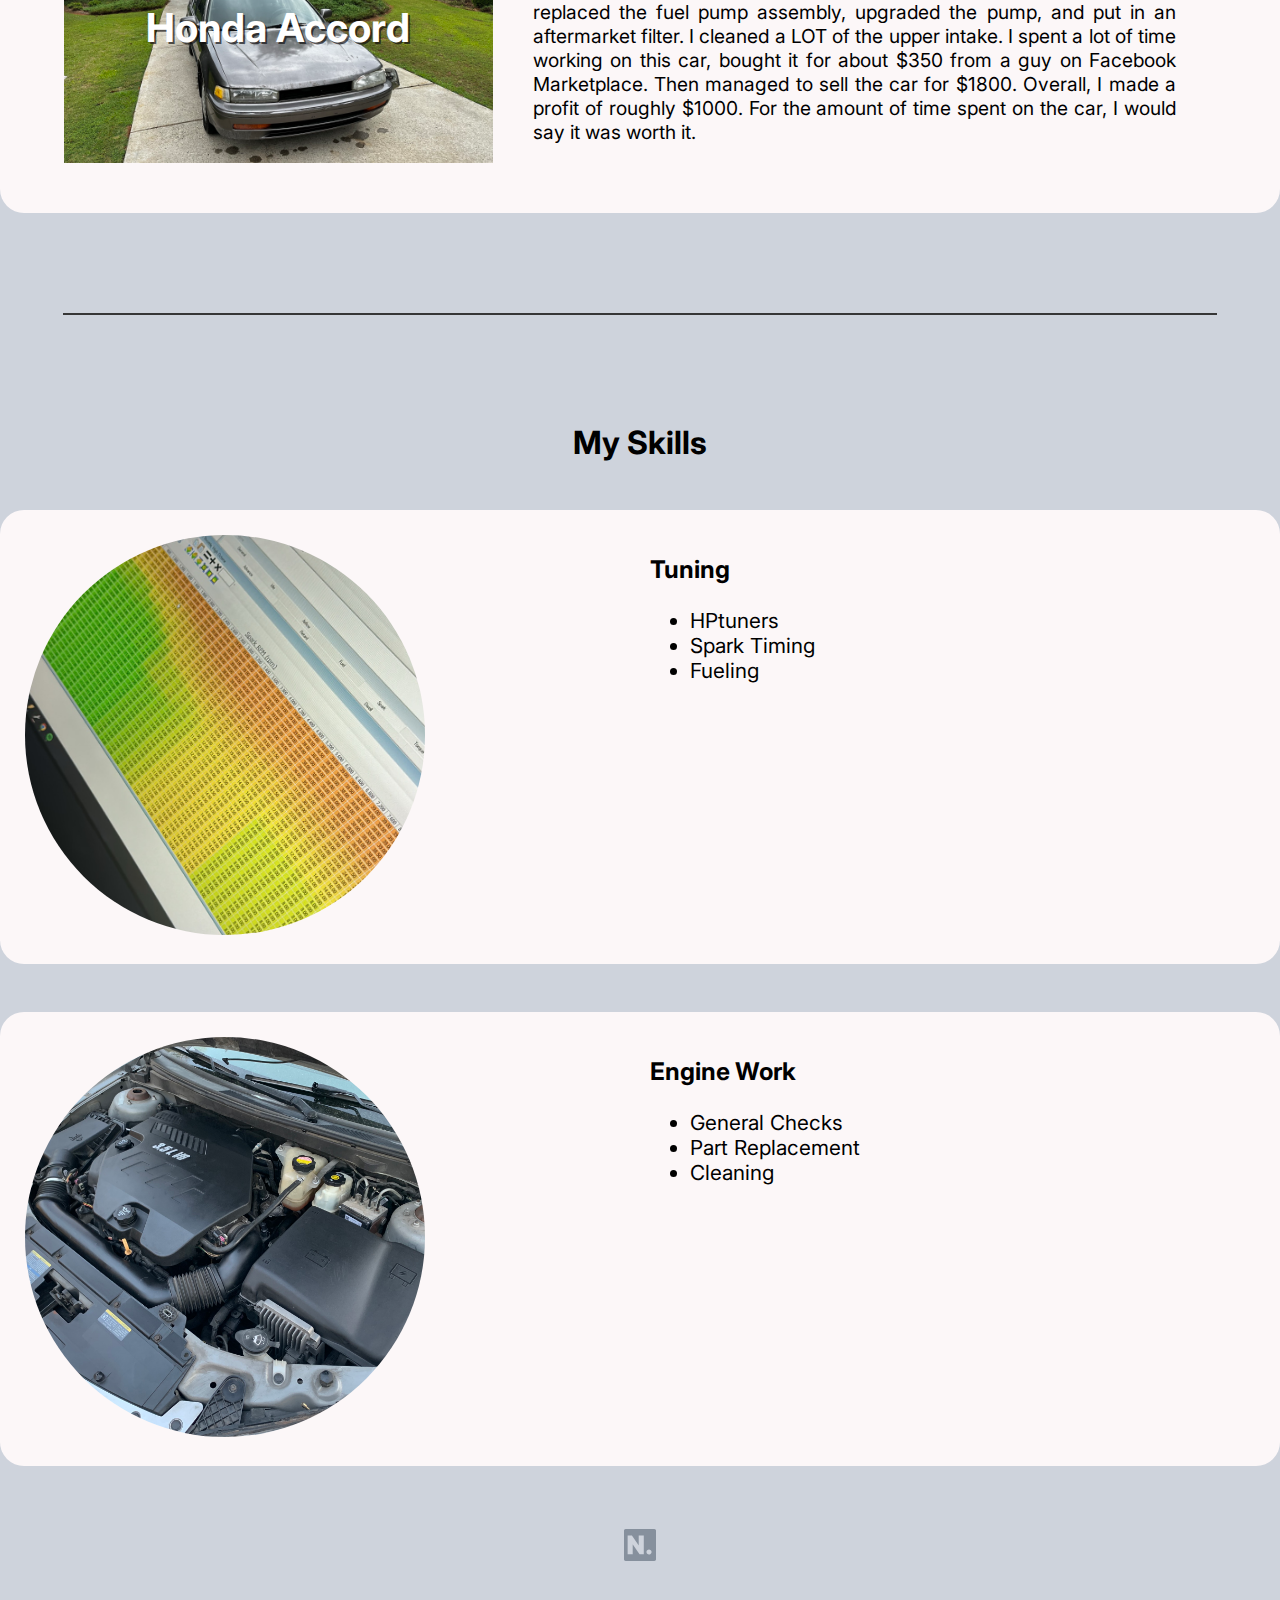
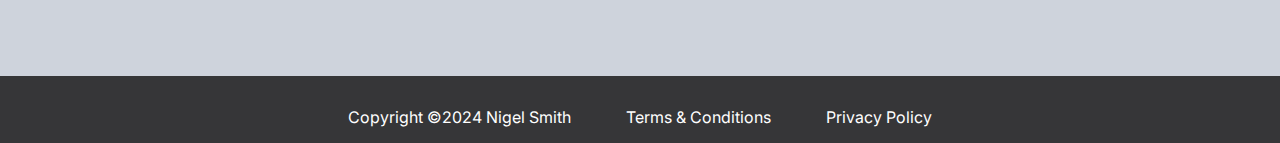
==== commit 31287f06: "language fix" ====
--- a/cars/index.html
+++ b/cars/index.html
@@ -1,5 +1,5 @@
 <!DOCTYPE html>
-<html>
+<html lang="en-us">
     <head>
         <title>Cars | Nigel's Site</title>
         <meta charset="UTF-8">
@@ -34,17 +34,17 @@
                     <div class="vertical">
                         <img src="img/g6-leaves.jpg" alt="Pontiac G6 in Leaves">
                         <p class="quote">My Pontiac G6 in the Fall Leaves</p>
-                        <p>FILLER Lorem ipsum dolor sit amet, consectetur adipiscing elit, sed do eiusmod tempor incididunt ut labore et dolore magna aliqua. Vel orci porta non pulvinar neque laoreet suspendisse interdum consectetur. Id faucibus nisl tincidunt eget nullam non. Lacus sed turpis tincidunt id aliquet risus. Praesent semper feugiat nibh sed pulvinar proin. Facilisi nullam vehicula ipsum a arcu cursus vitae. Ut porttitor leo a diam sollicitudin tempor. Tellus in hac habitasse platea. Sem et tortor consequat id porta. Posuere morbi leo urna molestie at elementum eu facilisis sed. Varius quam quisque id diam vel quam elementum pulvinar. Turpis egestas sed tempus urna et pharetra pharetra massa massa.                        </p>
+                        <!-- <p>FILLER Lorem ipsum dolor sit amet, consectetur adipiscing elit, sed do eiusmod tempor incididunt ut labore et dolore magna aliqua. Vel orci porta non pulvinar neque laoreet suspendisse interdum consectetur. Id faucibus nisl tincidunt eget nullam non. Lacus sed turpis tincidunt id aliquet risus. Praesent semper feugiat nibh sed pulvinar proin. Facilisi nullam vehicula ipsum a arcu cursus vitae. Ut porttitor leo a diam sollicitudin tempor. Tellus in hac habitasse platea. Sem et tortor consequat id porta. Posuere morbi leo urna molestie at elementum eu facilisis sed. Varius quam quisque id diam vel quam elementum pulvinar. Turpis egestas sed tempus urna et pharetra pharetra massa massa.                        </p> -->
                     </div>
                     <div class="vertical">
                         <img src="img/oldie-car.jpg" alt="Pontiac GTO at Carshow">
                         <p class="quote">Pontiac GTO at a Carshow</p>
-                        <p>FILLER Lorem ipsum dolor sit amet, consectetur adipiscing elit, sed do eiusmod tempor incididunt ut labore et dolore magna aliqua. Vel orci porta non pulvinar neque laoreet suspendisse interdum consectetur. Id faucibus nisl tincidunt eget nullam non. Lacus sed turpis tincidunt id aliquet risus. Praesent semper feugiat nibh sed pulvinar proin. Facilisi nullam vehicula ipsum a arcu cursus vitae. Ut porttitor leo a diam sollicitudin tempor. Tellus in hac habitasse platea. Sem et tortor consequat id porta. Posuere morbi leo urna molestie at elementum eu facilisis sed. Varius quam quisque id diam vel quam elementum pulvinar. Turpis egestas sed tempus urna et pharetra pharetra massa massa.                        </p>
+                        <!-- <p>FILLER Lorem ipsum dolor sit amet, consectetur adipiscing elit, sed do eiusmod tempor incididunt ut labore et dolore magna aliqua. Vel orci porta non pulvinar neque laoreet suspendisse interdum consectetur. Id faucibus nisl tincidunt eget nullam non. Lacus sed turpis tincidunt id aliquet risus. Praesent semper feugiat nibh sed pulvinar proin. Facilisi nullam vehicula ipsum a arcu cursus vitae. Ut porttitor leo a diam sollicitudin tempor. Tellus in hac habitasse platea. Sem et tortor consequat id porta. Posuere morbi leo urna molestie at elementum eu facilisis sed. Varius quam quisque id diam vel quam elementum pulvinar. Turpis egestas sed tempus urna et pharetra pharetra massa massa.                        </p> -->
                     </div>
                     <div class="vertical">
                         <img src="img/pontiac-snow.jpg" alt="Pontiac G6 in the Snow">
                         <p class="quote">My Pontiac G6 in the Snow</p>
-                        <p>FILLER Lorem ipsum dolor sit amet, consectetur adipiscing elit, sed do eiusmod tempor incididunt ut labore et dolore magna aliqua. Vel orci porta non pulvinar neque laoreet suspendisse interdum consectetur. Id faucibus nisl tincidunt eget nullam non. Lacus sed turpis tincidunt id aliquet risus. Praesent semper feugiat nibh sed pulvinar proin. Facilisi nullam vehicula ipsum a arcu cursus vitae. Ut porttitor leo a diam sollicitudin tempor. Tellus in hac habitasse platea. Sem et tortor consequat id porta. Posuere morbi leo urna molestie at elementum eu facilisis sed. Varius quam quisque id diam vel quam elementum pulvinar. Turpis egestas sed tempus urna et pharetra pharetra massa massa.                        </p>
+                        <!-- <p>FILLER Lorem ipsum dolor sit amet, consectetur adipiscing elit, sed do eiusmod tempor incididunt ut labore et dolore magna aliqua. Vel orci porta non pulvinar neque laoreet suspendisse interdum consectetur. Id faucibus nisl tincidunt eget nullam non. Lacus sed turpis tincidunt id aliquet risus. Praesent semper feugiat nibh sed pulvinar proin. Facilisi nullam vehicula ipsum a arcu cursus vitae. Ut porttitor leo a diam sollicitudin tempor. Tellus in hac habitasse platea. Sem et tortor consequat id porta. Posuere morbi leo urna molestie at elementum eu facilisis sed. Varius quam quisque id diam vel quam elementum pulvinar. Turpis egestas sed tempus urna et pharetra pharetra massa massa.                        </p> -->
                     </div>
                 </div>
                 <hr>
